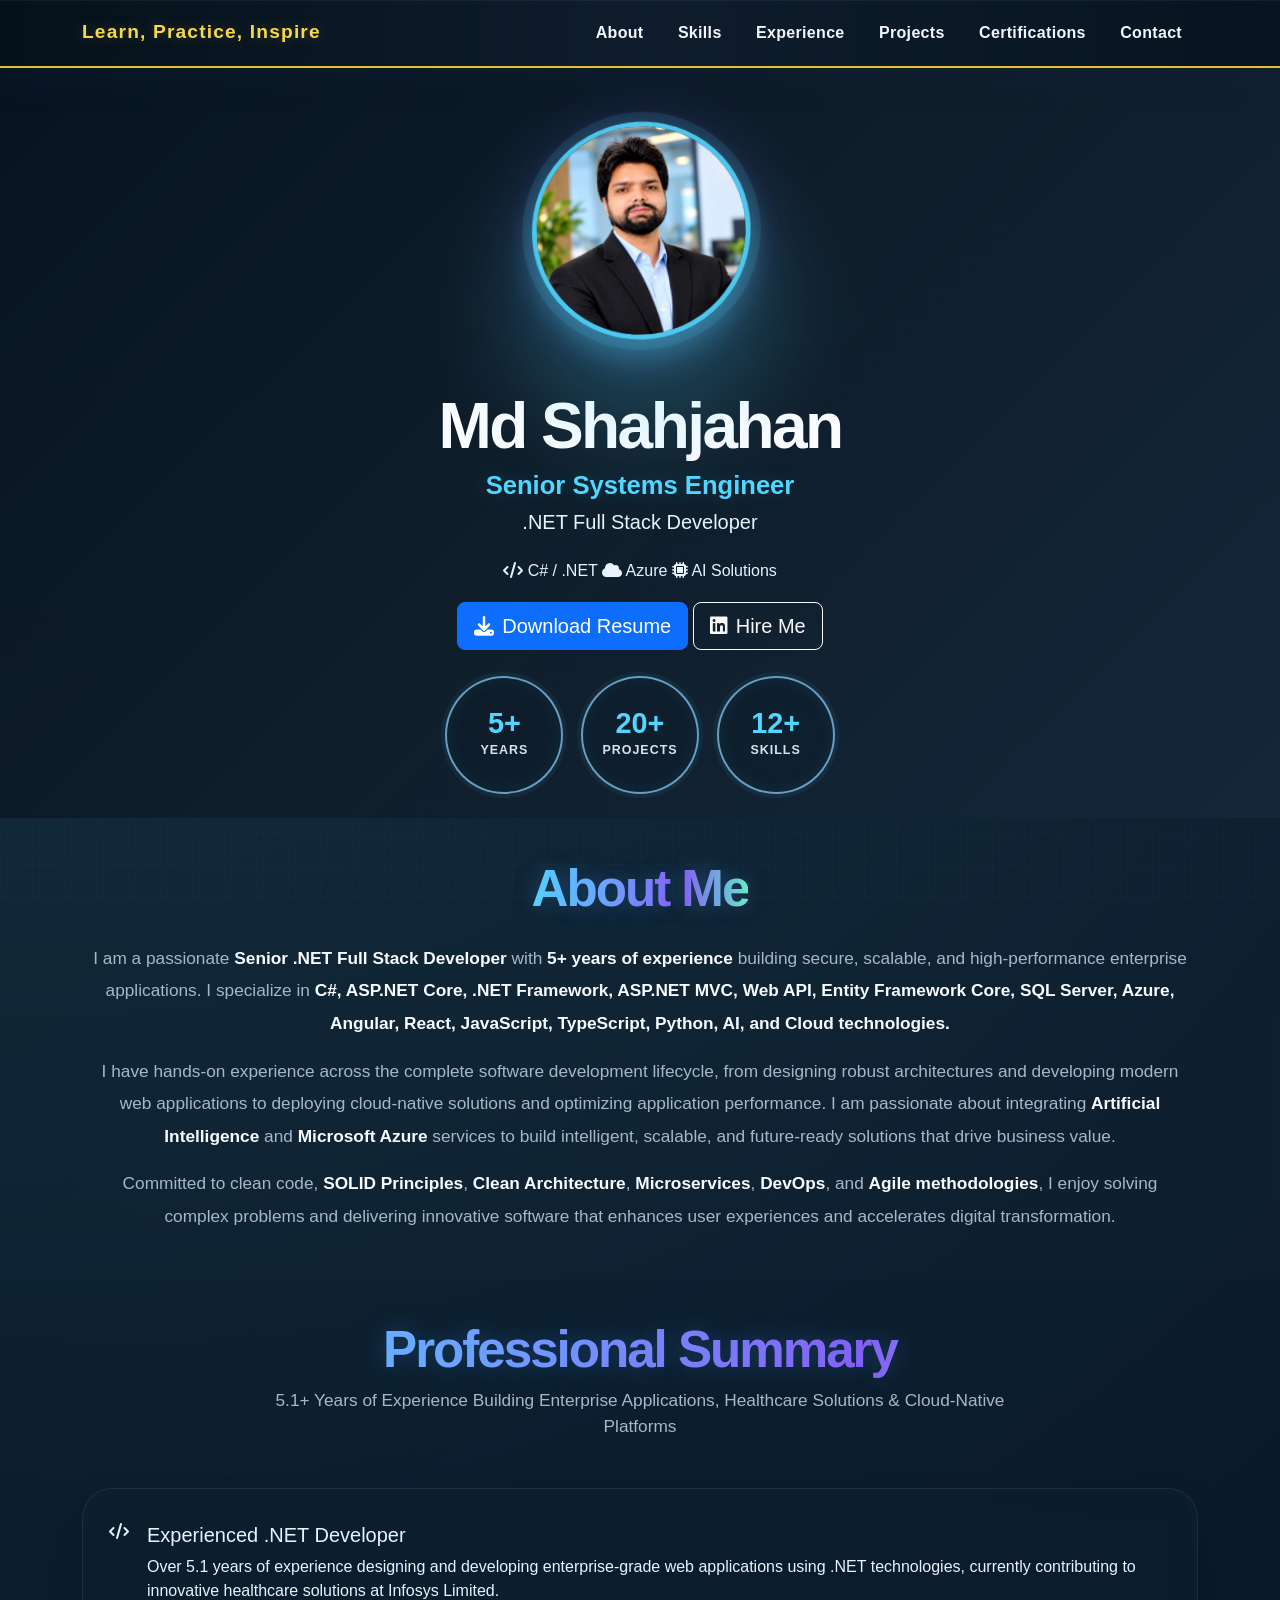
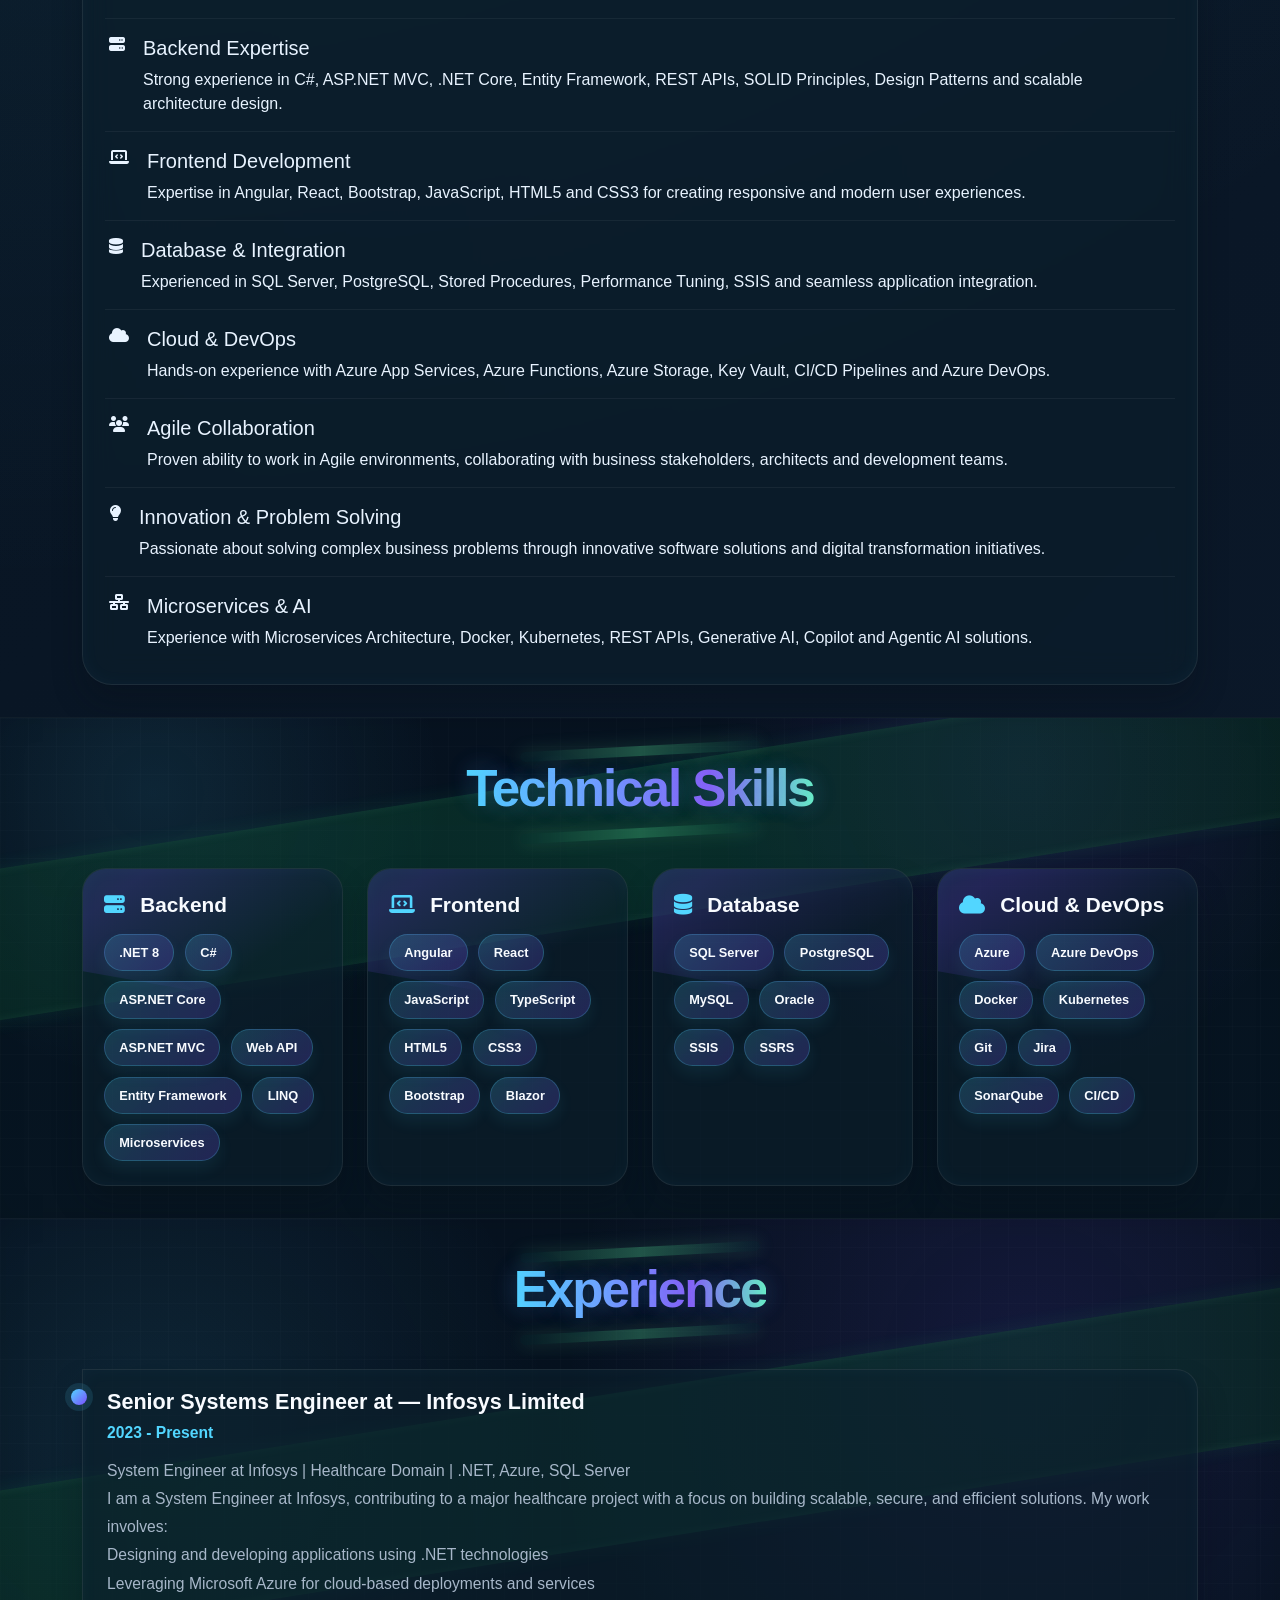
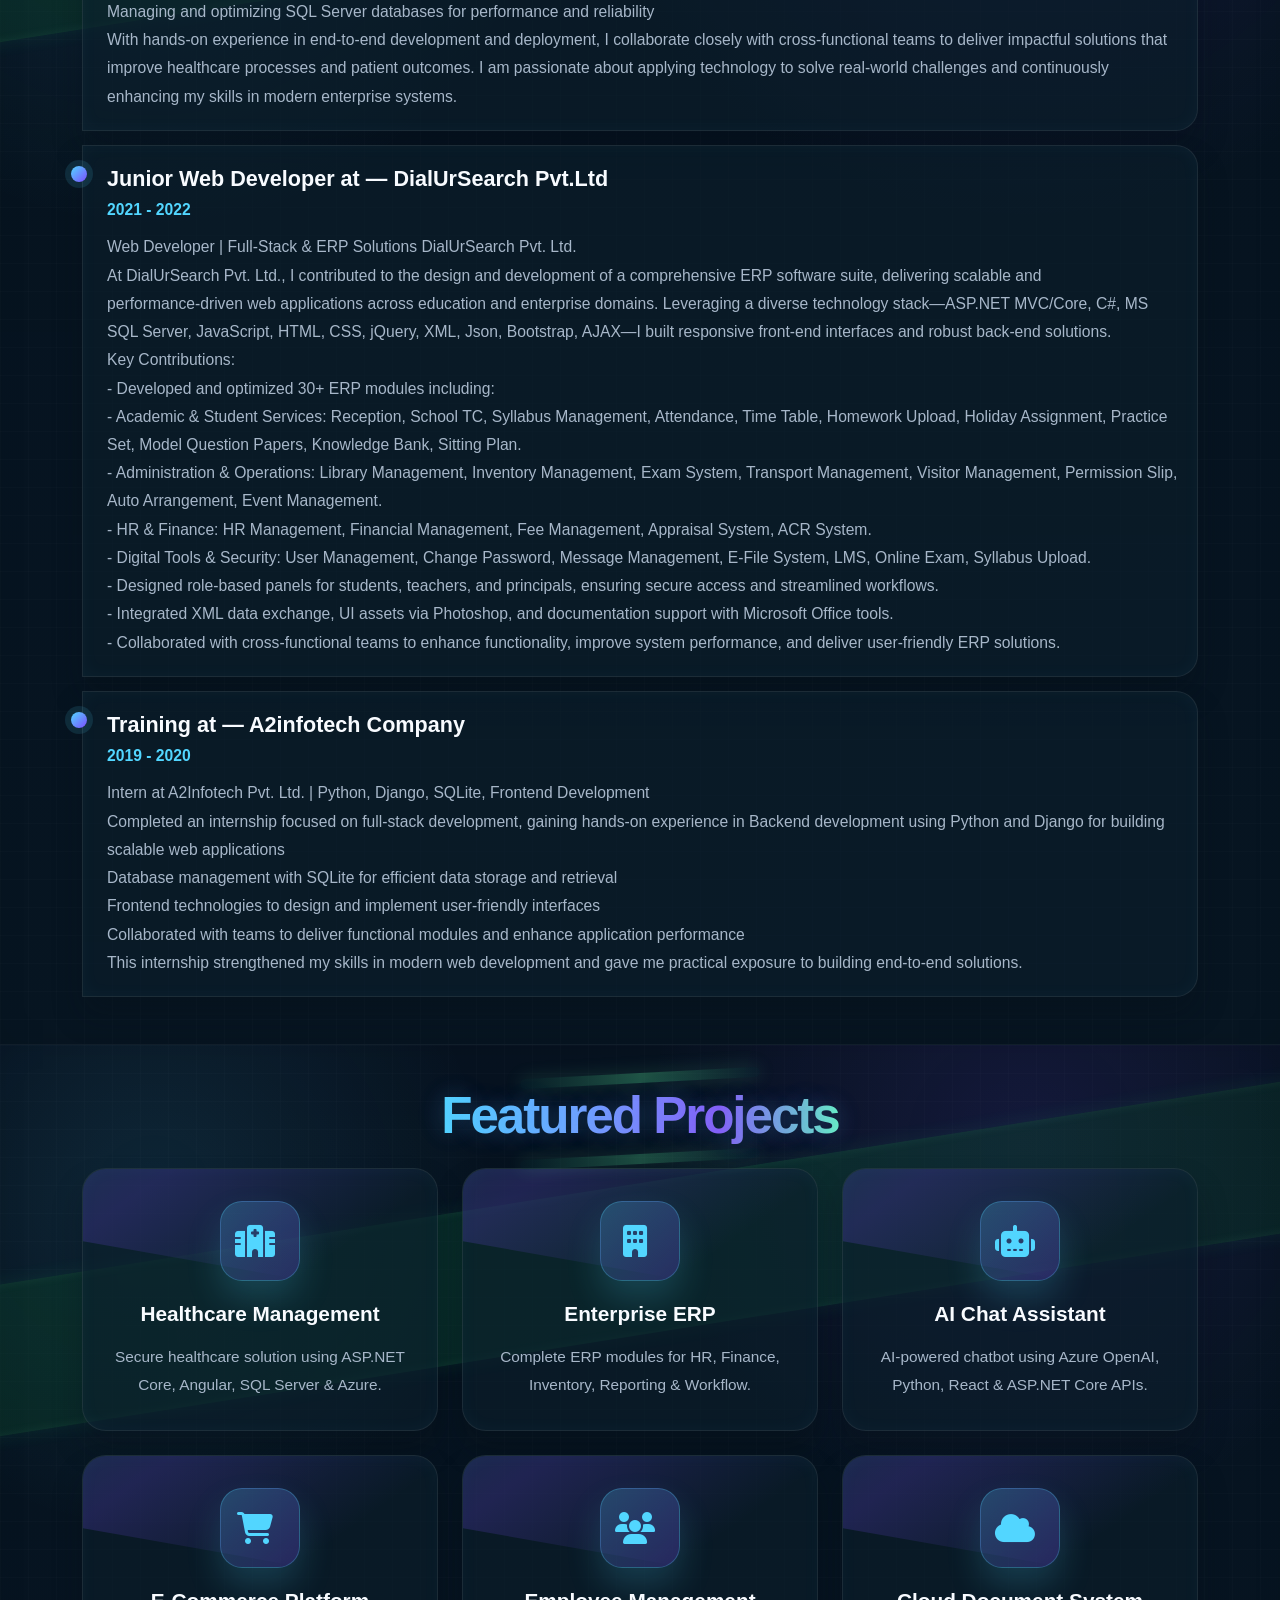
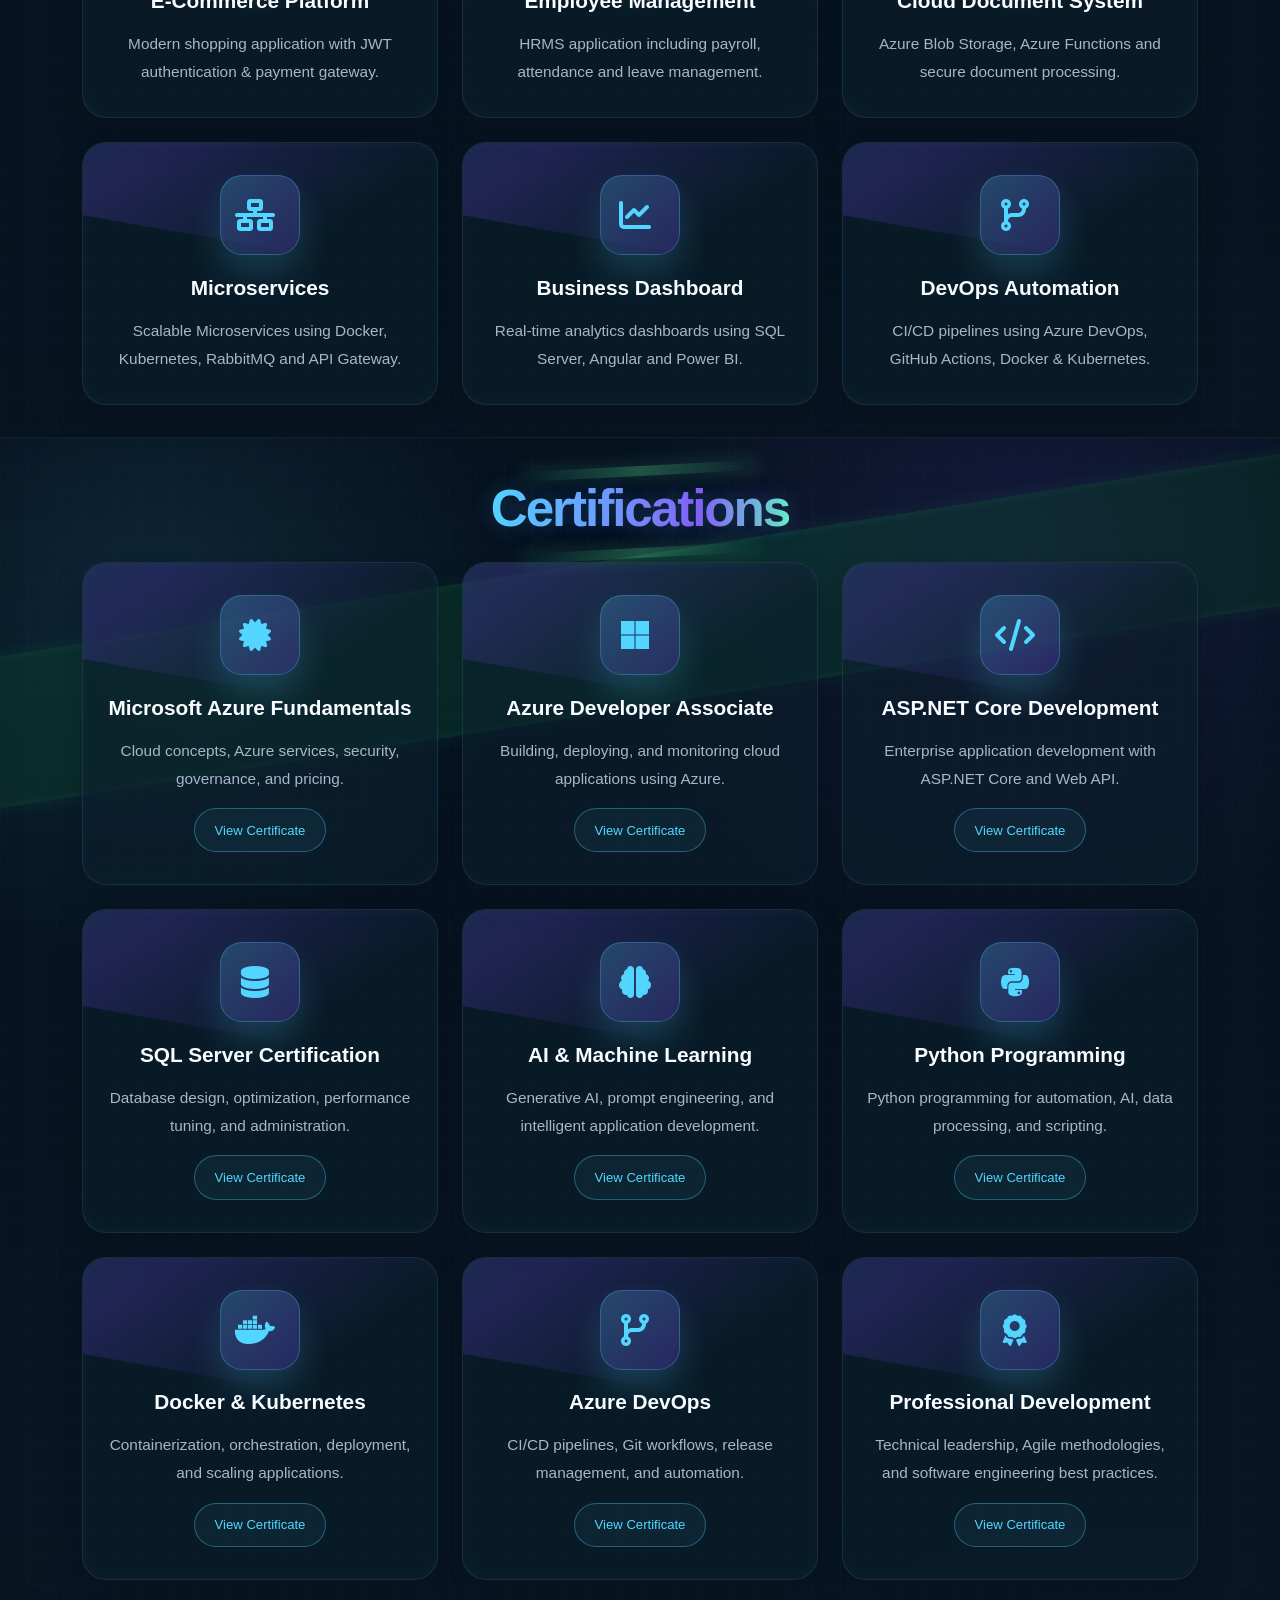
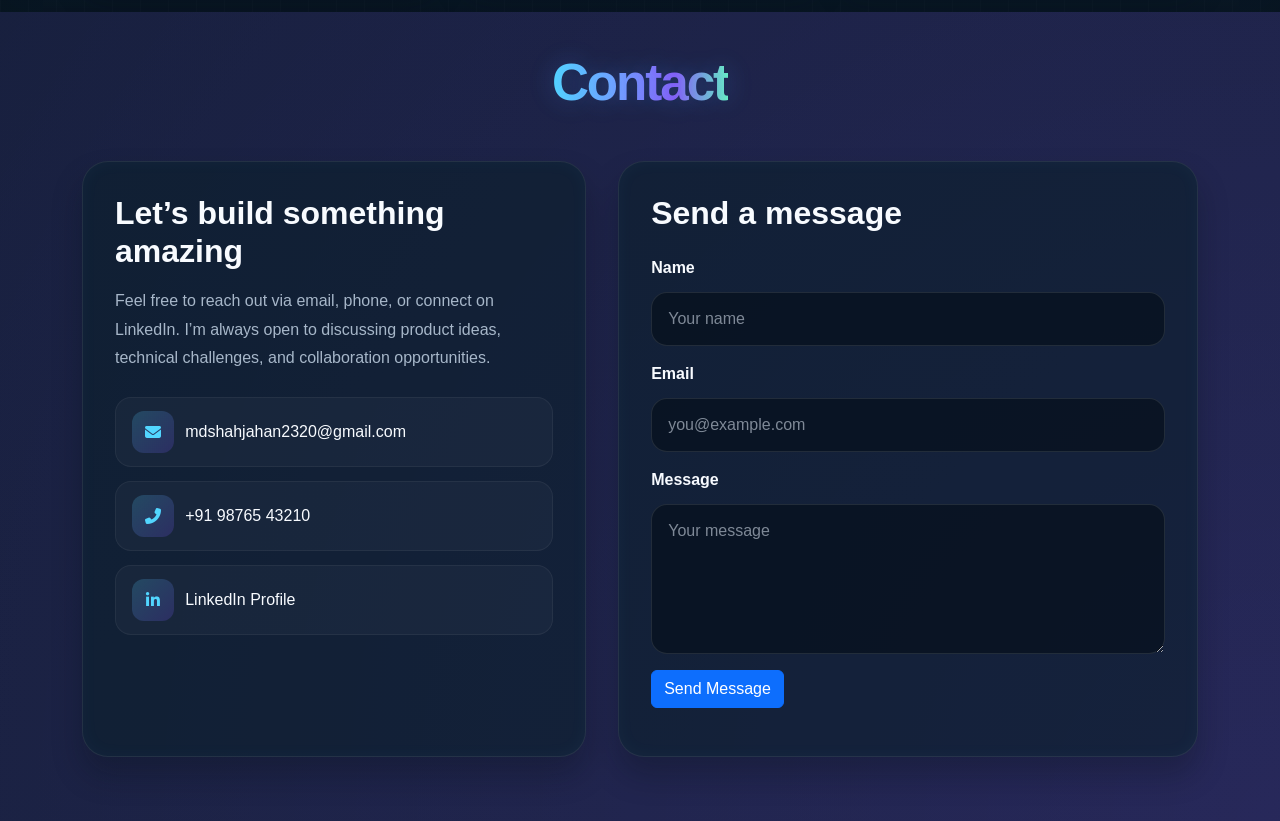
==== index.html @ 82b33dca "Fix formatting issues in index.html" ====
<!DOCTYPE html>
<html lang="en">
<head>
    <meta charset="UTF-8">
    <meta name="viewport" content="width=device-width, initial-scale=1">
    <title>Md Shahjahan | Senior Systems Engineer</title>
    <link href="https://cdn.jsdelivr.net/npm/bootstrap@5.3.3/dist/css/bootstrap.min.css" rel="stylesheet">
    <link rel="stylesheet" href="https://cdnjs.cloudflare.com/ajax/libs/font-awesome/6.5.2/css/all.min.css">
    <link rel="stylesheet" href="css/style.css">
    <link rel="stylesheet" href="https://cdnjs.cloudflare.com/ajax/libs/font-awesome/6.7.2/css/all.min.css">
</head>
<body>

    <!-- Navbar -->
    <nav class="navbar navbar-expand-lg navbar-dark fixed-top">
        <div class="container">
            <a class="navbar-brand fw-bold" href="#">Learn, Practice, Inspire</a>
            <button class="navbar-toggler"
                    data-bs-toggle="collapse"
                    data-bs-target="#menu">
                <span class="navbar-toggler-icon"></span>
            </button>

            <div class="collapse navbar-collapse" id="menu">
                <ul class="navbar-nav ms-auto">
                    <li class="nav-item">
                        <a class="nav-link" href="#about">About</a>
                    </li>
                    <li class="nav-item">
                        <a class="nav-link" href="#skills">Skills</a>
                    </li>
                    <li class="nav-item">
                        <a class="nav-link" href="#experience">Experience</a>
                    </li>
                    <li class="nav-item">
                        <a class="nav-link" href="#projects">Projects</a>
                    </li>
                    <li class="certifications">
                        <a class="nav-link" href="#certifications">Certifications</a>
                    </li>
                    <li class="nav-item">
                        <a class="nav-link" href="#contact">Contact</a>
                    </li>
                </ul>
            </div>
        </div>
    </nav>

    <!-- Hero Section -->
    <section class="hero">
        <div class="container text-center">
            <div class="profile-stage" aria-label="Profile image container">
                <div class="profile-shadow"></div>
                <img src="images/profile-placeholder.jpg"
                     class="profile-img"
                     alt="Md Shahjahan">
            </div>
            <h1 class="display-4 fw-bold mt-4">
                Md Shahjahan
            </h1>
            <h3 class="typing">
                Senior Systems Engineer
            </h3>
            <p class="lead">
                .NET Full Stack Developer
            </p>

            <div class="hero-badges">
                <span><i class="fas fa-code"></i> C# / .NET</span>
                <span><i class="fas fa-cloud"></i> Azure</span>
                <span><i class="fas fa-microchip"></i> AI Solutions</span>
            </div>

            <div class="hero-actions">
                <a href="resume/MdShahjahan_Resume.pdf" class="btn btn-primary btn-lg">
                    <i class="fas fa-download me-2"></i>Download Resume
                </a>
                <a href="https://www.linkedin.com" class="btn btn-outline-light btn-lg" target="_blank" rel="noreferrer">
                    <i class="fab fa-linkedin me-2"></i>Hire Me
                </a>
            </div>

            <div class="hero-stats">
                <div class="stat-box">
                    <strong>5+</strong>
                    <span>Years</span>
                </div>
                <div class="stat-box">
                    <strong>20+</strong>
                    <span>Projects</span>
                </div>
                <div class="stat-box">
                    <strong>12+</strong>
                    <span>Skills</span>
                </div>
            </div>
        </div>
    </section>

<!-- ================= About ================= -->

<section id="about" class="section about-section">
    <div class="container">
        <div class="about-content text-center">
            <h2 class="section-title text-center">
                <span>About Me</span>
            </h2>
            <p>
                I am a passionate <strong>Senior .NET Full Stack Developer</strong> with
                <strong>5+ years of experience</strong> building secure, scalable, and
                high-performance enterprise applications. I specialize in
                <strong>C#, ASP.NET Core, .NET Framework, ASP.NET MVC, Web API,
                Entity Framework Core, SQL Server, Azure, Angular, React,
                JavaScript, TypeScript, Python, AI, and Cloud technologies.</strong>
            </p>

            <p>
                I have hands-on experience across the complete software development
                lifecycle, from designing robust architectures and developing modern
                web applications to deploying cloud-native solutions and optimizing
                application performance. I am passionate about integrating
                <strong>Artificial Intelligence</strong> and
                <strong>Microsoft Azure</strong> services to build intelligent,
                scalable, and future-ready solutions that drive business value.
            </p>

            <p>
                Committed to clean code, <strong>SOLID Principles</strong>,
                <strong>Clean Architecture</strong>, <strong>Microservices</strong>,
                <strong>DevOps</strong>, and <strong>Agile methodologies</strong>,
                I enjoy solving complex problems and delivering innovative software
                that enhances user experiences and accelerates digital transformation.
            </p>
        </div>
    </div>
</section>

<!-- Professional Summary -->
<section id="summary" class="section">
    <div class="container">
        <div class="section-title text-center mb-5">
            <h2>Professional Summary</h2>
            <p class="subtitle">
                5.1+ Years of Experience Building Enterprise Applications,
                Healthcare Solutions & Cloud-Native Platforms
            </p>
        </div>
        <div class="summary-card">
            <div class="summary-item">
                <i class="fas fa-code"></i>
                <div>
                    <h5>Experienced .NET Developer</h5>
                    <p>
                        Over 5.1 years of experience designing and developing
                        enterprise-grade web applications using .NET technologies,
                        currently contributing to innovative healthcare solutions
                        at Infosys Limited.
                    </p>
                </div>
            </div>

            <div class="summary-item">
                <i class="fas fa-server"></i>
                <div>
                    <h5>Backend Expertise</h5>
                    <p>
                        Strong experience in C#, ASP.NET MVC, .NET Core,
                        Entity Framework, REST APIs, SOLID Principles,
                        Design Patterns and scalable architecture design.
                    </p>
                </div>
            </div>

            <div class="summary-item">
                <i class="fas fa-laptop-code"></i>
                <div>
                    <h5>Frontend Development</h5>
                    <p>
                        Expertise in Angular, React, Bootstrap,
                        JavaScript, HTML5 and CSS3 for creating
                        responsive and modern user experiences.
                    </p>
                </div>
            </div>

            <div class="summary-item">
                <i class="fas fa-database"></i>
                <div>
                    <h5>Database & Integration</h5>
                    <p>
                        Experienced in SQL Server, PostgreSQL,
                        Stored Procedures, Performance Tuning,
                        SSIS and seamless application integration.
                    </p>
                </div>
            </div>

            <div class="summary-item">
                <i class="fas fa-cloud"></i>
                <div>
                    <h5>Cloud & DevOps</h5>
                    <p>
                        Hands-on experience with Azure App Services,
                        Azure Functions, Azure Storage, Key Vault,
                        CI/CD Pipelines and Azure DevOps.
                    </p>
                </div>
            </div>

            <div class="summary-item">
                <i class="fas fa-users"></i>
                <div>
                    <h5>Agile Collaboration</h5>
                    <p>
                        Proven ability to work in Agile environments,
                        collaborating with business stakeholders,
                        architects and development teams.
                    </p>
                </div>
            </div>

            <div class="summary-item">
                <i class="fas fa-lightbulb"></i>
                <div>
                    <h5>Innovation & Problem Solving</h5>
                    <p>
                        Passionate about solving complex business problems
                        through innovative software solutions and digital
                        transformation initiatives.
                    </p>
                </div>
            </div>

            <div class="summary-item">
                <i class="fas fa-network-wired"></i>
                <div>
                    <h5>Microservices & AI</h5>
                    <p>
                        Experience with Microservices Architecture,
                        Docker, Kubernetes, REST APIs,
                        Generative AI, Copilot and Agentic AI solutions.
                    </p>
                </div>
            </div>
        </div>

    </div>
    </section>

   <!-- Skills -->
<section id="skills" class="section">
    <div class="container">

        <h2 class="section-title text-center mb-5">
            <span>Technical Skills</span>
        </h2>

        <div class="row g-4">

            <!-- Backend -->
            <div class="col-lg-3 col-md-6">
                <div class="skill-card">
                    <h4><i class="fas fa-server"></i> Backend</h4>

                    <div class="skill-tags">
                        <span>.NET 8</span>
                        <span>C#</span>
                        <span>ASP.NET Core</span>
                        <span>ASP.NET MVC</span>
                        <span>Web API</span>
                        <span>Entity Framework</span>
                        <span>LINQ</span>
                        <span>Microservices</span>
                    </div>
                </div>
            </div>

            <!-- Frontend -->
            <div class="col-lg-3 col-md-6">
                <div class="skill-card">

                    <h4><i class="fas fa-laptop-code"></i> Frontend</h4>

                    <div class="skill-tags">
                        <span>Angular</span>
                        <span>React</span>
                        <span>JavaScript</span>
                        <span>TypeScript</span>
                        <span>HTML5</span>
                        <span>CSS3</span>
                        <span>Bootstrap</span>
                        <span>Blazor</span>
                    </div>

                </div>
            </div>

            <!-- Database -->
            <div class="col-lg-3 col-md-6">
                <div class="skill-card">

                    <h4><i class="fas fa-database"></i> Database</h4>

                    <div class="skill-tags">
                        <span>SQL Server</span>
                        <span>PostgreSQL</span>
                        <span>MySQL</span>
                        <span>Oracle</span>
                        <span>SSIS</span>
                        <span>SSRS</span>
                    </div>

                </div>
            </div>

            <!-- Cloud -->
            <div class="col-lg-3 col-md-6">
                <div class="skill-card">

                    <h4><i class="fas fa-cloud"></i> Cloud & DevOps</h4>

                    <div class="skill-tags">
                        <span>Azure</span>
                        <span>Azure DevOps</span>
                        <span>Docker</span>
                        <span>Kubernetes</span>
                        <span>Git</span>
                        <span>Jira</span>
                        <span>SonarQube</span>
                        <span>CI/CD</span>
                    </div>
                </div>
            </div>
        </div>
    </div>
</section>
    
    <!-- Experience -->
    <section id="experience" class="section">
        <div class="container">
            <h2 class="section-title text-center mb-5">
                <span>Experience</span>
            </h2>

            <div class="timeline-item">
                <h5>Senior Systems Engineer at — Infosys Limited</h5>
                <p class="text-muted">2023 - Present</p>
                <p>System Engineer at Infosys | Healthcare Domain | .NET, Azure, SQL Server</br>
I am a System Engineer at Infosys, contributing to a major healthcare project with a focus on building scalable, secure, and efficient solutions. My work involves:</br>
Designing and developing applications using .NET technologies</br>
Leveraging Microsoft Azure for cloud-based deployments and services</br>
Managing and optimizing SQL Server databases for performance and reliability</br>
With hands-on experience in end-to-end development and deployment, I collaborate closely with cross-functional teams to deliver impactful solutions that improve healthcare processes and patient outcomes. I am passionate about applying technology to solve real-world challenges and continuously enhancing my skills in modern enterprise systems.</p>
            </div>

            <div class="timeline-item">
                <h5>Junior Web Developer at — DialUrSearch Pvt.Ltd</h5>
                <p class="text-muted">2021 - 2022</p>
                <p>Web Developer | Full‑Stack & ERP Solutions DialUrSearch Pvt. Ltd.</br>
At DialUrSearch Pvt. Ltd., I contributed to the design and development of a comprehensive ERP software suite, delivering scalable and performance‑driven web applications across education and enterprise domains. Leveraging a diverse technology stack—ASP.NET MVC/Core, C#, MS SQL Server, JavaScript, HTML, CSS, jQuery, XML, Json, Bootstrap, AJAX—I built responsive front‑end interfaces and robust back‑end solutions.</br>
Key Contributions:</br>
- Developed and optimized 30+ ERP modules including:</br>
- Academic & Student Services: Reception, School TC, Syllabus Management, Attendance, Time Table, Homework Upload, Holiday Assignment, Practice Set, Model Question Papers, Knowledge Bank, Sitting Plan.</br>
- Administration & Operations: Library Management, Inventory Management, Exam System, Transport Management, Visitor Management, Permission Slip, Auto Arrangement, Event Management.</br>
- HR & Finance: HR Management, Financial Management, Fee Management, Appraisal System, ACR System.</br>
- Digital Tools & Security: User Management, Change Password, Message Management, E‑File System, LMS, Online Exam, Syllabus Upload.</br>
- Designed role‑based panels for students, teachers, and principals, ensuring secure access and streamlined workflows.</br>
- Integrated XML data exchange, UI assets via Photoshop, and documentation support with Microsoft Office tools.</br>
- Collaborated with cross‑functional teams to enhance functionality, improve system performance, and deliver user‑friendly ERP solutions.</p>
            </div>

                        <div class="timeline-item">
                <h5>Training at — A2infotech Company</h5>
                <p class="text-muted">2019 - 2020</p>
                <p>Intern at A2Infotech Pvt. Ltd. | Python, Django, SQLite, Frontend Development </br>
Completed an internship focused on full‑stack development, gaining hands‑on experience in
Backend development using Python and Django for building scalable web applications</br>
Database management with SQLite for efficient data storage and retrieval</br>
Frontend technologies to design and implement user‑friendly interfaces</br>
Collaborated with teams to deliver functional modules and enhance application performance</br>
This internship strengthened my skills in modern web development and gave me practical exposure to building end‑to‑end solutions.</p>
            </div>
            
        </div>
    </section>
<!-- ================= Projects ================= -->
<section id="projects" class="section projects-section">

    <div class="container">

        <h2 class="section-title text-center">
            <span>Featured Projects</span>
        </h2>

        <div class="row g-4">

            <div class="col-lg-4 col-md-6">
                <div class="project-card">
                    <div class="project-icon">
                        <i class="fas fa-hospital"></i>
                    </div>
                    <h4>Healthcare Management</h4>
                    <p>Secure healthcare solution using ASP.NET Core, Angular, SQL Server & Azure.</p>
                </div>
            </div>

            <div class="col-lg-4 col-md-6">
                <div class="project-card">
                    <div class="project-icon">
                        <i class="fas fa-building"></i>
                    </div>
                    <h4>Enterprise ERP</h4>
                    <p>Complete ERP modules for HR, Finance, Inventory, Reporting & Workflow.</p>
                </div>
            </div>

            <div class="col-lg-4 col-md-6">
                <div class="project-card">
                    <div class="project-icon">
                        <i class="fas fa-robot"></i>
                    </div>
                    <h4>AI Chat Assistant</h4>
                    <p>AI-powered chatbot using Azure OpenAI, Python, React & ASP.NET Core APIs.</p>
                </div>
            </div>

            <div class="col-lg-4 col-md-6">
                <div class="project-card">
                    <div class="project-icon">
                        <i class="fas fa-cart-shopping"></i>
                    </div>
                    <h4>E-Commerce Platform</h4>
                    <p>Modern shopping application with JWT authentication & payment gateway.</p>
                </div>
            </div>

            <div class="col-lg-4 col-md-6">
                <div class="project-card">
                    <div class="project-icon">
                        <i class="fas fa-users"></i>
                    </div>
                    <h4>Employee Management</h4>
                    <p>HRMS application including payroll, attendance and leave management.</p>
                </div>
            </div>

            <div class="col-lg-4 col-md-6">
                <div class="project-card">
                    <div class="project-icon">
                        <i class="fas fa-cloud"></i>
                    </div>
                    <h4>Cloud Document System</h4>
                    <p>Azure Blob Storage, Azure Functions and secure document processing.</p>
                </div>
            </div>

            <div class="col-lg-4 col-md-6">
                <div class="project-card">
                    <div class="project-icon">
                        <i class="fas fa-network-wired"></i>
                    </div>
                    <h4>Microservices</h4>
                    <p>Scalable Microservices using Docker, Kubernetes, RabbitMQ and API Gateway.</p>
                </div>
            </div>

            <div class="col-lg-4 col-md-6">
                <div class="project-card">
                    <div class="project-icon">
                        <i class="fas fa-chart-line"></i>
                    </div>
                    <h4>Business Dashboard</h4>
                    <p>Real-time analytics dashboards using SQL Server, Angular and Power BI.</p>
                </div>
            </div>

            <div class="col-lg-4 col-md-6">
                <div class="project-card">
                    <div class="project-icon">
                        <i class="fas fa-code-branch"></i>
                    </div>
                    <h4>DevOps Automation</h4>
                    <p>CI/CD pipelines using Azure DevOps, GitHub Actions, Docker & Kubernetes.</p>
                </div>
            </div>
        </div>
    </div>
</section>

<!-- ================= Certifications ================= -->
<section id="certifications" class="section certifications-section">
    <div class="container">
        <h2 class="section-title text-center">
            <span>Certifications</span>
        </h2>
        <div class="row g-4">
            <!-- Certificate 1 -->
            <div class="col-lg-4 col-md-6">
                <div class="certificate-card">
                    <div class="certificate-icon">
                        <i class="fas fa-certificate"></i>
                    </div>
                    <h4>Microsoft Azure Fundamentals</h4>
                    <p>Cloud concepts, Azure services, security, governance, and pricing.</p>
                    <a href="images/Demo-img1.pdf" class="btn btn-outline-info btn-sm mt-3">View Certificate</a>
                </div>
            </div>
            <!-- Certificate 2 -->
            <div class="col-lg-4 col-md-6">
                <div class="certificate-card">
                    <div class="certificate-icon">
                        <i class="fab fa-microsoft"></i>
                    </div>
                    <h4>Azure Developer Associate</h4>
                    <p>Building, deploying, and monitoring cloud applications using Azure.</p>
                    <a href="#" class="btn btn-outline-info btn-sm mt-3">View Certificate</a>
                </div>
            </div>

            <!-- Certificate 3 -->
            <div class="col-lg-4 col-md-6">
                <div class="certificate-card">
                    <div class="certificate-icon">
                        <i class="fas fa-code"></i>
                    </div>
                    <h4>ASP.NET Core Development</h4>
                    <p>Enterprise application development with ASP.NET Core and Web API.</p>
                    <a href="#" class="btn btn-outline-info btn-sm mt-3">View Certificate</a>
                </div>
            </div>

            <!-- Certificate 4 -->
            <div class="col-lg-4 col-md-6">
                <div class="certificate-card">
                    <div class="certificate-icon">
                        <i class="fas fa-database"></i>
                    </div>
                    <h4>SQL Server Certification</h4>
                    <p>Database design, optimization, performance tuning, and administration.</p>
                    <a href="#" class="btn btn-outline-info btn-sm mt-3">View Certificate</a>
                </div>
            </div>

            <!-- Certificate 5 -->
            <div class="col-lg-4 col-md-6">
                <div class="certificate-card">
                    <div class="certificate-icon">
                        <i class="fas fa-brain"></i>
                    </div>
                    <h4>AI & Machine Learning</h4>
                    <p>Generative AI, prompt engineering, and intelligent application development.</p>
                    <a href="#" class="btn btn-outline-info btn-sm mt-3">View Certificate</a>
                </div>
            </div>

            <!-- Certificate 6 -->
            <div class="col-lg-4 col-md-6">
                <div class="certificate-card">
                    <div class="certificate-icon">
                        <i class="fab fa-python"></i>
                    </div>
                    <h4>Python Programming</h4>
                    <p>Python programming for automation, AI, data processing, and scripting.</p>
                    <a href="#" class="btn btn-outline-info btn-sm mt-3">View Certificate</a>
                </div>
            </div>

            <!-- Certificate 7 -->
            <div class="col-lg-4 col-md-6">
                <div class="certificate-card">
                    <div class="certificate-icon">
                        <i class="fab fa-docker"></i>
                    </div>
                    <h4>Docker & Kubernetes</h4>
                    <p>Containerization, orchestration, deployment, and scaling applications.</p>
                    <a href="#" class="btn btn-outline-info btn-sm mt-3">View Certificate</a>
                </div>
            </div>

            <!-- Certificate 8 -->
            <div class="col-lg-4 col-md-6">
                <div class="certificate-card">
                    <div class="certificate-icon">
                        <i class="fas fa-code-branch"></i>
                    </div>
                    <h4>Azure DevOps</h4>
                    <p>CI/CD pipelines, Git workflows, release management, and automation.</p>
                    <a href="#" class="btn btn-outline-info btn-sm mt-3">View Certificate</a>
                </div>
            </div>

            <!-- Certificate 9 -->
            <div class="col-lg-4 col-md-6">
                <div class="certificate-card">
                    <div class="certificate-icon">
                        <i class="fas fa-award"></i>
                    </div>
                    <h4>Professional Development</h4>
                    <p>Technical leadership, Agile methodologies, and software engineering best practices.</p>
                    <a href="#" class="btn btn-outline-info btn-sm mt-3">View Certificate</a>
                </div>
            </div>
        </div>
    </div>
</section>
    
    <!-- Contact -->
    <section id="contact" class="section">
        <div class="container">
            <h2 class="section-title text-center mb-5">
                <span>Contact</span>
            </h2>

            <div class="contact-wrap">
                <div class="contact-info">
                    <h3>Let’s build something amazing</h3>
                    <p>Feel free to reach out via email, phone, or connect on LinkedIn. I’m always open to discussing product ideas, technical challenges, and collaboration opportunities.</p>

                    <div class="contact-links">
                        <a href="mailto:mdshahjahan2320@gmail.com"><i class="fas fa-envelope"></i> mdshahjahan2320@gmail.com</a>
                        <a href="tel:+919876543210"><i class="fas fa-phone-alt"></i> +91 98765 43210</a>
                        <a href="https://www.linkedin.com" target="_blank" rel="noreferrer"><i class="fab fa-linkedin-in"></i> LinkedIn Profile</a>
                    </div>
                </div>

                <div class="contact-form-card">
                    <h3>Send a message</h3>
                    <div class="mt-4">
                        <form id="contact-form" action="https://formsubmit.co/mdshahjahan2320@gmail.com" method="POST">
                            <input type="text" name="_gotcha" style="display:none" tabindex="-1" autocomplete="off">
                            <input type="hidden" name="_next" value="thank-you.html">
                            <div class="mb-3">
                                <label for="name" class="form-label">Name</label>
                                <input type="text" id="name" name="name" class="form-control" placeholder="Your name" required>
                            </div>
                            <div class="mb-3">
                                <label for="email" class="form-label">Email</label>
                                <input type="email" id="email" name="email" class="form-control" placeholder="you@example.com" required>
                            </div>
                            <div class="mb-3">
                                <label for="message" class="form-label">Message</label>
                                <textarea id="message" name="message" class="form-control" rows="4" placeholder="Your message" required></textarea>
                            </div>
                            <button type="submit" class="btn btn-primary">Send Message</button>
                            <div id="form-alert" class="mt-3" aria-live="polite"></div>
                        </form>
                    </div>
                </div>
            </div>
        </div>
    </section>
    
    <script src="js/script.js"></script>
    <script src="https://cdn.jsdelivr.net/npm/bootstrap@5.3.3/dist/js/bootstrap.bundle.min.js"></script>
</body>
</html>
---- css/style.css ----
/* ==========================
   Global Theme
========================== */

:root {
    --bg-dark: #06131f;
    --bg-deep: #0b1829;
    --bg-mid: #121f31;
    --panel: rgba(18, 31, 49, 0.82);
    --panel-soft: rgba(255, 255, 255, 0.05);
    --panel-strong: rgba(10, 18, 28, 0.92);
    --line: rgba(148, 163, 184, 0.2);
    --primary: #52d6ff;
    --secondary: #7c4dff;
    --mint: #69f0c3;
    --orange: #ffb86c;
    --red: #ff6584;
    --white: #f8fbff;
    --text: #e8f3ff;
    --muted: #a7b7c9;
    --shadow: rgba(27, 120, 255, 0.28);
    --shadow-soft: rgba(0, 0, 0, 0.25);
}

* {
    box-sizing: border-box;
}

html {
    scroll-behavior: smooth;
}

body {
    margin: 0;
    background:
        radial-gradient(circle at top left, rgba(82, 214, 255, 0.15), transparent 30%),
        radial-gradient(circle at bottom right, rgba(124, 77, 255, 0.2), transparent 35%),
        linear-gradient(135deg, var(--bg-dark) 0%, var(--bg-deep) 45%, var(--bg-mid) 100%);
    color: var(--text);
    font-family: 'Segoe UI', 'Inter', sans-serif;
    overflow-x: hidden;
}

body::before {
    content: "";
    position: fixed;
    inset: 0;
    background-image:
        linear-gradient(rgba(255,255,255,0.015) 1px, transparent 1px),
        linear-gradient(90deg, rgba(255,255,255,0.015) 1px, transparent 1px);
    background-size: 32px 32px;
    pointer-events: none;
}

img {
    max-width: 100%;
    display: block;
}

p {
    margin: 0;
}

section {
    position: relative;
    z-index: 1;
}

.container {
    position: relative;
    z-index: 2;
}

/* ==========================
   Navbar
========================== */

.navbar {
    padding: 0.55rem 0;
    background: linear-gradient(90deg, rgba(5, 17, 27, 0.98), rgba(16, 29, 44, 0.97), rgba(7, 20, 31, 0.98));
    backdrop-filter: blur(18px);
    -webkit-backdrop-filter: blur(18px);
    border-bottom: 2px solid rgba(255, 209, 57, 0.9);
    box-shadow: 0 10px 30px rgba(13, 34, 48, 0.45), inset 0 1px 0 rgba(255,255,255,0.05);
}

.navbar-brand {
    color: #f7d84c !important;
    letter-spacing: 0.06em;
    font-size: 1.2rem;
    font-weight: 800;
    text-transform: none;
    text-shadow: 0 0 14px rgba(247, 216, 76, 0.25);
}

.navbar-nav {
    align-items: center;
    gap: 0.15rem;
    margin: 0;
}

.nav-item,
.certifications {
    position: relative;
}

.nav-link {
    position: relative;
    color: #f3f7ff !important;
    padding: 0.75rem 1rem !important;
    font-size: 1rem;
    font-weight: 700;
    letter-spacing: 0.02em;
    transition: 0.3s ease;
}

.nav-link::after {
    content: "";
    position: absolute;
    left: 1rem;
    right: 1rem;
    bottom: 0.2rem;
    height: 2px;
    background: linear-gradient(90deg, #f7d84c, #7de7ff);
    transform: scaleX(0);
    transform-origin: center;
    transition: transform 0.25s ease;
}

.nav-link:hover,
.nav-link:focus,
.nav-link.active {
    color: #f7d84c !important;
}

.nav-link:hover::after,
.nav-link:focus::after,
.nav-link.active::after {
    transform: scaleX(1);
}

.navbar-toggler {
    border: 1px solid rgba(247,216,76,0.5);
    border-radius: 12px;
    padding: 0.45rem 0.65rem;
    background: rgba(255,255,255,0.02);
}

.navbar-toggler:focus {
    box-shadow: 0 0 0 0.2rem rgba(247, 216, 76, 0.18);
}

/* ==========================
   Hero Section
========================== */

.hero {
    position: relative;
    min-height: 88vh;
    display: flex;
    align-items: center;
    justify-content: center;
    padding: 5.4rem 0 1.5rem;
    overflow: hidden;
    background: linear-gradient(135deg, rgba(7, 17, 31, 0.96) 0%, rgba(16, 29, 42, 0.95) 48%, rgba(20, 40, 58, 0.96) 100%);
}

.hero .container {
    text-align: center;
    display: flex;
    flex-direction: column;
    align-items: center;
    justify-content: center;
    width: 100%;
    margin-top: 0.8rem;
}

.profile-stage {
    position: relative;
    display: inline-flex;
    align-items: center;
    justify-content: center;
    width: 260px;
    height: 260px;
    margin: 0 auto 0.5rem;
    perspective: 1000px;
    transform: rotate(-2deg);
}

.profile-shadow {
    position: absolute;
    width: 210px;
    height: 210px;
    border-radius: 50%;
    background: rgba(82, 214, 255, 0.26);
    filter: blur(32px);
    transform: translateY(70px) scale(1.3);
    opacity: 0.7;
}

.profile-img {
    position: relative;
    z-index: 1;
    display: block;
    width: 220px;
    height: 220px;
    border-radius: 50%;
    object-fit: cover;
    border: 5px solid rgba(82, 214, 255, 0.9);
    box-shadow:
        0 0 0 10px rgba(82, 214, 255, 0.12),
        0 18px 30px rgba(82, 214, 255, 0.35),
        0 0 60px rgba(124, 77, 255, 0.18);
    transform: rotateX(8deg) rotateY(-6deg);
    transition: transform 0.45s ease, box-shadow 0.45s ease;
}

.profile-stage:hover .profile-img {
    transform: rotateX(10deg) rotateY(-4deg) translateY(-4px) scale(1.02);
}

.hero h1 {
    margin-top: 0.8rem;
    margin-bottom: 0.35rem;
    font-size: clamp(2.6rem, 5vw, 5rem);
    line-height: 1.1;
    font-weight: 800;
    letter-spacing: -0.04em;
    color: var(--white);
}

.typing {
    margin: 0.15rem 0 0.4rem;
    font-size: clamp(1.3rem, 2vw, 2.25rem);
    font-weight: 700;
    color: var(--primary);
    text-shadow: 0 0 22px rgba(82, 214, 255, 0.2);
}

.hero .lead {
    margin: 0 auto 0.2rem;
}

.hero-badges {
    margin-top: 1.2rem;
}

.hero-actions {
    margin-top: 1.2rem;
}

.hero-stats {
    display: flex;
    justify-content: center;
    align-items: center;
    gap: 1.1rem;
    margin-top: 1.6rem;
    flex-wrap: nowrap;
}

.stat-box {
    min-width: 118px;
    min-height: 118px;
    padding: 0.8rem 0.9rem;
    border-radius: 50%;
    border: 2px solid rgba(142, 212, 255, 0.7);
    background: rgba(8, 22, 34, 0.18);
    box-shadow: 0 0 0 4px rgba(82,214,255,0.06), inset 0 0 18px rgba(82,214,255,0.08);
    display: flex;
    flex-direction: column;
    align-items: center;
    justify-content: center;
    text-align: center;
    color: var(--white);
    transition: transform 0.25s ease, box-shadow 0.25s ease;
}

.stat-box:hover {
    transform: translateY(-4px);
    box-shadow: 0 0 0 4px rgba(82,214,255,0.12), 0 18px 30px rgba(82,214,255,0.12);
}

.stat-box strong {
    display: block;
    font-size: 1.8rem;
    line-height: 1;
    font-weight: 800;
    color: var(--primary);
}

.stat-box span {
    display: block;
    margin-top: 0.2rem;
    font-size: 0.78rem;
    letter-spacing: 0.08em;
    text-transform: uppercase;
    color: rgba(240, 248, 255, 0.9);
    font-weight: 700;
}

@media (max-width: 575px) {
    .hero-actions {
        flex-direction: column;
    }

    .hero-actions .btn {
        width: 100%;
    }

    .summary-card,
    .contact-info,
    .contact-form-card {
        padding: 1.2rem;
    }

    .section-title h2,
    .section-title span {
        font-size: 2.1rem;
    }
}

/* ==========================
   Common Section Styles
========================== */

.section {
    padding: 2.5rem 0 2rem;
}

.section-title {
    margin-bottom: 1.4rem;
    text-align: center;
}

.section-title h2,
.section-title span {
    margin: 0;
    font-size: clamp(2rem, 4vw, 3.2rem);
    font-weight: 800;
    letter-spacing: -0.04em;
    background: linear-gradient(90deg, var(--primary), #73a4ff 35%, #8b5cf6 70%, var(--mint));
    -webkit-background-clip: text;
    background-clip: text;
    color: transparent;
}

.subtitle {
    margin-top: 0.45rem;
    color: var(--muted);
    font-size: 1.08rem;
    max-width: 760px;
    margin-inline: auto;
}

/* ==========================
   About Section
========================== */

.about-section {
    background: rgba(255, 255, 255, 0.01);
}

.about-content {
    max-width: 1100px;
    margin: 0 auto;
}

.about-content p {
    color: var(--muted);
    font-size: 1.08rem;
    line-height: 1.9;
    margin-bottom: 0.9rem;
}

.about-content strong {
    color: var(--white);
}

/* ==========================
   Summary Cards
========================== */

.summary-card {
    background: rgba(255,255,255,0.04);
    border: 1px solid rgba(255,255,255,0.08);
    border-radius: 30px;
    padding: 1.25rem 1.4rem;
    box-shadow: 0 24px 60px rgba(0,0,0,0.15);
    backdrop-filter: blur(16px);
}

.summary-item {
    display: flex;
    gap: 1.1rem;
    align-items: flex-start;
    padding: 0.9rem 0.25rem;
    margin-bottom: 0.2rem;
    border-bottom: 1px solid rgba(255,255,255,0.05);
    transition: transform 0.3s ease, border-color 0.3s ease;
}

.summary-item:last-child {
    border-bottom: none;
    margin-bottom: 0;
}

/* ==========================
   Skills / Projects / Certifications Cards
========================== */

.skill-card,
.project-card,
.certificate-card {
    position: relative;
    height: 100%;
    background: rgba(255,255,255,0.04);
    border: 1px solid rgba(255,255,255,0.09);
    border-radius: 24px;
    padding: 1.5rem 1.3rem;
    text-align: left;
    box-shadow: 0 16px 32px rgba(0,0,0,0.12);
    transition: transform 0.35s ease, box-shadow 0.35s ease, border-color 0.35s ease;
    overflow: hidden;
}

.skill-card::before,
.project-card::before,
.certificate-card::before {
    content: "";
    position: absolute;
    inset: 0 auto auto -20%;
    width: 140%;
    height: 60%;
    background: linear-gradient(135deg, rgba(82,214,255,0.14), rgba(124,77,255,0.2), transparent 70%);
    transform: translateY(-35%) rotate(10deg);
    transition: transform 0.45s ease;
}

.skill-card:hover,
.project-card:hover,
.certificate-card:hover {
    transform: translateY(-12px);
    border-color: rgba(82,214,255,0.6);
    box-shadow: 0 25px 50px rgba(82,214,255,0.16), 0 12px 28px rgba(124, 77, 255, 0.12);
}

.skill-card:hover::before,
.project-card:hover::before,
.certificate-card:hover::before {
    transform: translateY(18%) rotate(10deg);
}

.skill-card > *,
.project-card > *,
.certificate-card > * {
    position: relative;
    z-index: 1;
}

.skill-card h4,
.project-card h4,
.certificate-card h4 {
    margin: 0 0 1rem;
    color: var(--white);
    font-size: 1.3rem;
    font-weight: 700;
}

.skill-card h4 i,
.project-icon i,
.certificate-icon i {
    color: var(--primary);
    margin-right: 0.6rem;
}

.skill-tags {
    display: flex;
    flex-wrap: wrap;
    gap: 0.65rem;
    margin-top: 1rem;
}

.skill-tags span {
    display: inline-flex;
    align-items: center;
    padding: 0.5rem 0.9rem;
    border-radius: 999px;
    background: linear-gradient(135deg, rgba(82,214,255,0.18), rgba(124,77,255,0.22));
    border: 1px solid rgba(82,214,255,0.22);
    color: var(--white);
    font-size: 0.8rem;
    font-weight: 700;
    box-shadow: 0 8px 16px rgba(82,214,255,0.08);
}

.project-card,
.certificate-card {
    text-align: center;
    padding: 2rem 1.5rem;
}

.project-icon,
.certificate-icon {
    width: 80px;
    height: 80px;
    display: flex;
    align-items: center;
    justify-content: center;
    margin: 0 auto 1.3rem;
    border-radius: 22px;
    background: linear-gradient(135deg, rgba(82,214,255,0.22), rgba(124,77,255,0.26));
    border: 1px solid rgba(82,214,255,0.26);
    font-size: 2rem;
    box-shadow: 0 18px 34px rgba(82,214,255,0.18);
}

.project-card p,
.certificate-card p {
    color: var(--muted);
    line-height: 1.8;
    font-size: 0.96rem;
}

.certificate-card .btn {
    margin-top: 1.2rem;
    padding: 0.7rem 1.2rem;
    font-size: 0.82rem;
    border-radius: 999px;
}

.btn-outline-info {
    background: rgba(82,214,255,0.06);
    border: 1px solid rgba(82,214,255,0.35);
    color: var(--primary);
}

.btn-outline-info:hover {
    background: var(--primary);
    border-color: var(--primary);
    color: #081720;
}

/* ==========================
   Experience Timeline
========================== */

.timeline-item {
    position: relative;
    padding: 1.2rem 1.2rem 1.2rem 1.5rem;
    margin-bottom: 0.9rem;
    border-left: 3px solid rgba(82,214,255,0.7);
    background: rgba(255,255,255,0.04);
    border-radius: 0 22px 22px 0;
    box-shadow: 0 12px 28px rgba(0,0,0,0.08);
    transition: transform 0.3s ease, box-shadow 0.3s ease;
}

.timeline-item::before {
    content: "";
    position: absolute;
    left: -0.72rem;
    top: 1.2rem;
    width: 1rem;
    height: 1rem;
    border-radius: 50%;
    background: linear-gradient(135deg, var(--primary), var(--secondary));
    box-shadow: 0 0 0 6px rgba(82,214,255,0.12);
}

.timeline-item h5 {
    margin: 0 0 0.25rem;
    font-size: 1.35rem;
    color: var(--white);
    font-weight: 700;
}

.timeline-item .text-muted {
    color: var(--primary) !important;
    font-weight: 600;
    margin-bottom: 0.6rem;
}

.timeline-item p {
    color: var(--muted);
    line-height: 1.8;
    font-size: 0.98rem;
}

/* ==========================
   Contact Section
========================== */

#contact {
    padding-bottom: 4rem;
}

.contact-wrap {
    display: grid;
    grid-template-columns: 1fr 1.15fr;
    gap: 2rem;
    align-items: stretch;
}

.contact-info,
.contact-form-card {
    background: rgba(255,255,255,0.04);
    border: 1px solid rgba(255,255,255,0.08);
    border-radius: 26px;
    padding: 2rem;
    box-shadow: 0 18px 40px rgba(0,0,0,0.12);
}

.contact-info h3,
.contact-form-card h3 {
    margin: 0 0 1rem;
    font-size: 2rem;
    color: var(--white);
    font-weight: 800;
}

.contact-info p {
    color: var(--muted);
    line-height: 1.8;
    margin-bottom: 1.5rem;
}

.contact-links {
    display: grid;
    gap: 0.9rem;
}

.contact-links a {
    display: inline-flex;
    align-items: center;
    gap: 0.7rem;
    color: var(--white);
    text-decoration: none;
    padding: 0.8rem 1rem;
    border-radius: 16px;
    background: rgba(255,255,255,0.03);
    border: 1px solid rgba(255,255,255,0.05);
    transition: transform 0.25s ease, border-color 0.25s ease;
}

.contact-links a:hover {
    transform: translateX(8px);
    border-color: rgba(82,214,255,0.5);
}

.contact-links i {
    width: 42px;
    height: 42px;
    display: flex;
    align-items: center;
    justify-content: center;
    border-radius: 12px;
    background: linear-gradient(135deg, rgba(82,214,255,0.2), rgba(124,77,255,0.2));
    color: var(--primary);
}

.form-label {
    color: var(--white);
    font-weight: 600;
    margin-bottom: 0.7rem;
}

.form-control {
    width: 100%;
    background: rgba(6, 17, 28, 0.7);
    border: 1px solid rgba(255,255,255,0.1);
    border-radius: 16px;
    color: var(--white);
    padding: 0.9rem 1rem;
    transition: border-color 0.25s ease, box-shadow 0.25s ease;
}

.form-control:focus {
    background: rgba(8, 20, 34, 0.82);
    border-color: rgba(82,214,255,0.7);
    box-shadow: 0 0 0 0.2rem rgba(82,214,255,0.18);
    color: var(--white);
}

.form-control::placeholder {
    color: rgba(224, 233, 245, 0.55);
}

textarea.form-control {
    min-height: 150px;
    resize: vertical;
}

#form-alert {
    margin-top: 1rem;
}

.alert {
    border-radius: 16px;
    padding: 0.9rem 1rem;
    font-weight: 500;
}

.alert-success {
    background: rgba(49,196,141,0.14);
    border: 1px solid rgba(105,240,195,0.32);
    color: #dffcf2;
}

.alert-danger {
    background: rgba(255,101,132,0.12);
    border: 1px solid rgba(255,101,132,0.25);
    color: #ffdfe7;
}

.alert-warning {
    background: rgba(255,184,108,0.12);
    border: 1px solid rgba(255,184,108,0.25);
    color: #ffeac7;
}

/* ==========================
   Section Background Enhancements
========================== */

#skills,
#experience,
#projects,
#certifications {
    position: relative;
    overflow: hidden;
    background:
        radial-gradient(circle at 12% 15%, rgba(82,214,255,0.10), transparent 24%),
        radial-gradient(circle at 80% 10%, rgba(124,77,255,0.12), transparent 28%),
        linear-gradient(180deg, rgba(6, 18, 31, 0.97), rgba(7, 21, 33, 0.94));
    border-top: 1px solid rgba(255,255,255,0.04);
    box-shadow: inset 0 0 30px rgba(0,0,0,0.08);
}

#skills::before,
#experience::before,
#projects::before,
#certifications::before {
    content: "";
    position: absolute;
    inset: 0;
    background-image:
        linear-gradient(rgba(255,255,255,0.015) 1px, transparent 1px),
        linear-gradient(90deg, rgba(255,255,255,0.015) 1px, transparent 1px);
    background-size: 28px 28px;
    opacity: 0.9;
    pointer-events: none;
}

#skills::after,
#experience::after,
#projects::after,
#certifications::after {
    content: "";
    position: absolute;
    left: -8%;
    width: 116%;
    height: 150px;
    border-radius: 36px;
    background: linear-gradient(90deg, rgba(11, 60, 40, 0.48), rgba(12, 87, 58, 0.42), rgba(10, 52, 35, 0.46));
    box-shadow:
        0 0 20px rgba(29, 174, 115, 0.12),
        inset 0 0 12px rgba(157, 255, 196, 0.08);
    transform: rotate(-9deg);
    opacity: 0.95;
    pointer-events: none;
}

#skills::after { top: 10%; }
#experience::after { top: 12%; }
#projects::after { top: 14%; }
#certifications::after { top: 10%; }

#skills .section-title,
#experience .section-title,
#projects .section-title,
#certifications .section-title {
    position: relative;
    z-index: 1;
}

#skills .section-title::before,
#experience .section-title::before,
#projects .section-title::before,
#certifications .section-title::before,
#skills .section-title::after,
#experience .section-title::after,
#projects .section-title::after,
#certifications .section-title::after {
    content: "";
    position: absolute;
    width: 240px;
    height: 10px;
    left: 50%;
    transform: translateX(-50%) rotate(-3deg);
    border-radius: 999px;
    background: linear-gradient(90deg, rgba(12, 82, 74, 0.14), rgba(97, 255, 167, 0.28), rgba(12, 82, 74, 0.14));
    box-shadow: 0 0 18px rgba(105, 220, 155, 0.18);
}

#skills .section-title::before,
#experience .section-title::before,
#projects .section-title::before,
#certifications .section-title::before {
    top: -12px;
}

#skills .section-title::after,
#experience .section-title::after,
#projects .section-title::after,
#certifications .section-title::after {
    bottom: -18px;
    opacity: 0.9;
}

.section-title h2,
.section-title span {
    text-shadow: 0 0 25px rgba(82,214,255,0.2), 0 0 30px rgba(124,77,255,0.15);
}

.skill-card,
.project-card,
.certificate-card,
.summary-card,
.contact-info,
.contact-form-card,
.timeline-item {
    background: rgba(12, 32, 45, 0.62);
    border: 1px solid rgba(255,255,255,0.08);
    box-shadow:
        0 18px 30px rgba(6, 15, 22, 0.28),
        inset 0 0 18px rgba(82,214,255,0.04);
}

.skill-card:hover,
.project-card:hover,
.certificate-card:hover,
.timeline-item:hover {
    box-shadow:
        0 24px 40px rgba(82,214,255,0.16),
        0 12px 26px rgba(124,77,255,0.12),
        inset 0 0 18px rgba(82,214,255,0.08);
}

@media (max-width: 768px) {
    #skills::after,
    #experience::after,
    #projects::after,
    #certifications::after {
        left: -20%;
        width: 140%;
        height: 110px;
    }

    #skills .section-title::before,
    #experience .section-title::before,
    #projects .section-title::before,
    #certifications .section-title::before,
    #skills .section-title::after,
    #experience .section-title::after,
    #projects .section-title::after,
    #certifications .section-title::after {
        width: 180px;
    }
}

@media (max-width: 991px) {
    .contact-wrap {
        grid-template-columns: 1fr;
    }

    .navbar-nav {
        padding-top: 0.75rem;
        gap: 0.3rem;
    }

    .nav-link {
        padding: 0.65rem 0.85rem !important;
    }
}

@media (max-width: 768px) {
    .section {
        padding: 2rem 0 1.5rem;
    }

    .hero {
        min-height: auto;
        padding-top: 6rem;
    }

    .summary-item {
        flex-direction: column;
        align-items: flex-start;
    }

    .summary-item i {
        width: 58px;
        height: 58px;
        min-width: 58px;
        font-size: 1.3rem;
    }

    .contact-info,
    .contact-form-card {
        padding: 1.35rem;
    }
}

@media (max-width: 575px) {
    .hero-actions {
        flex-direction: column;
    }

    .hero-actions .btn {
        width: 100%;
    }

    .summary-card,
    .contact-info,
    .contact-form-card {
        padding: 1.2rem;
    }

    .section-title h2,
    .section-title span {
        font-size: 2.1rem;
    }
}
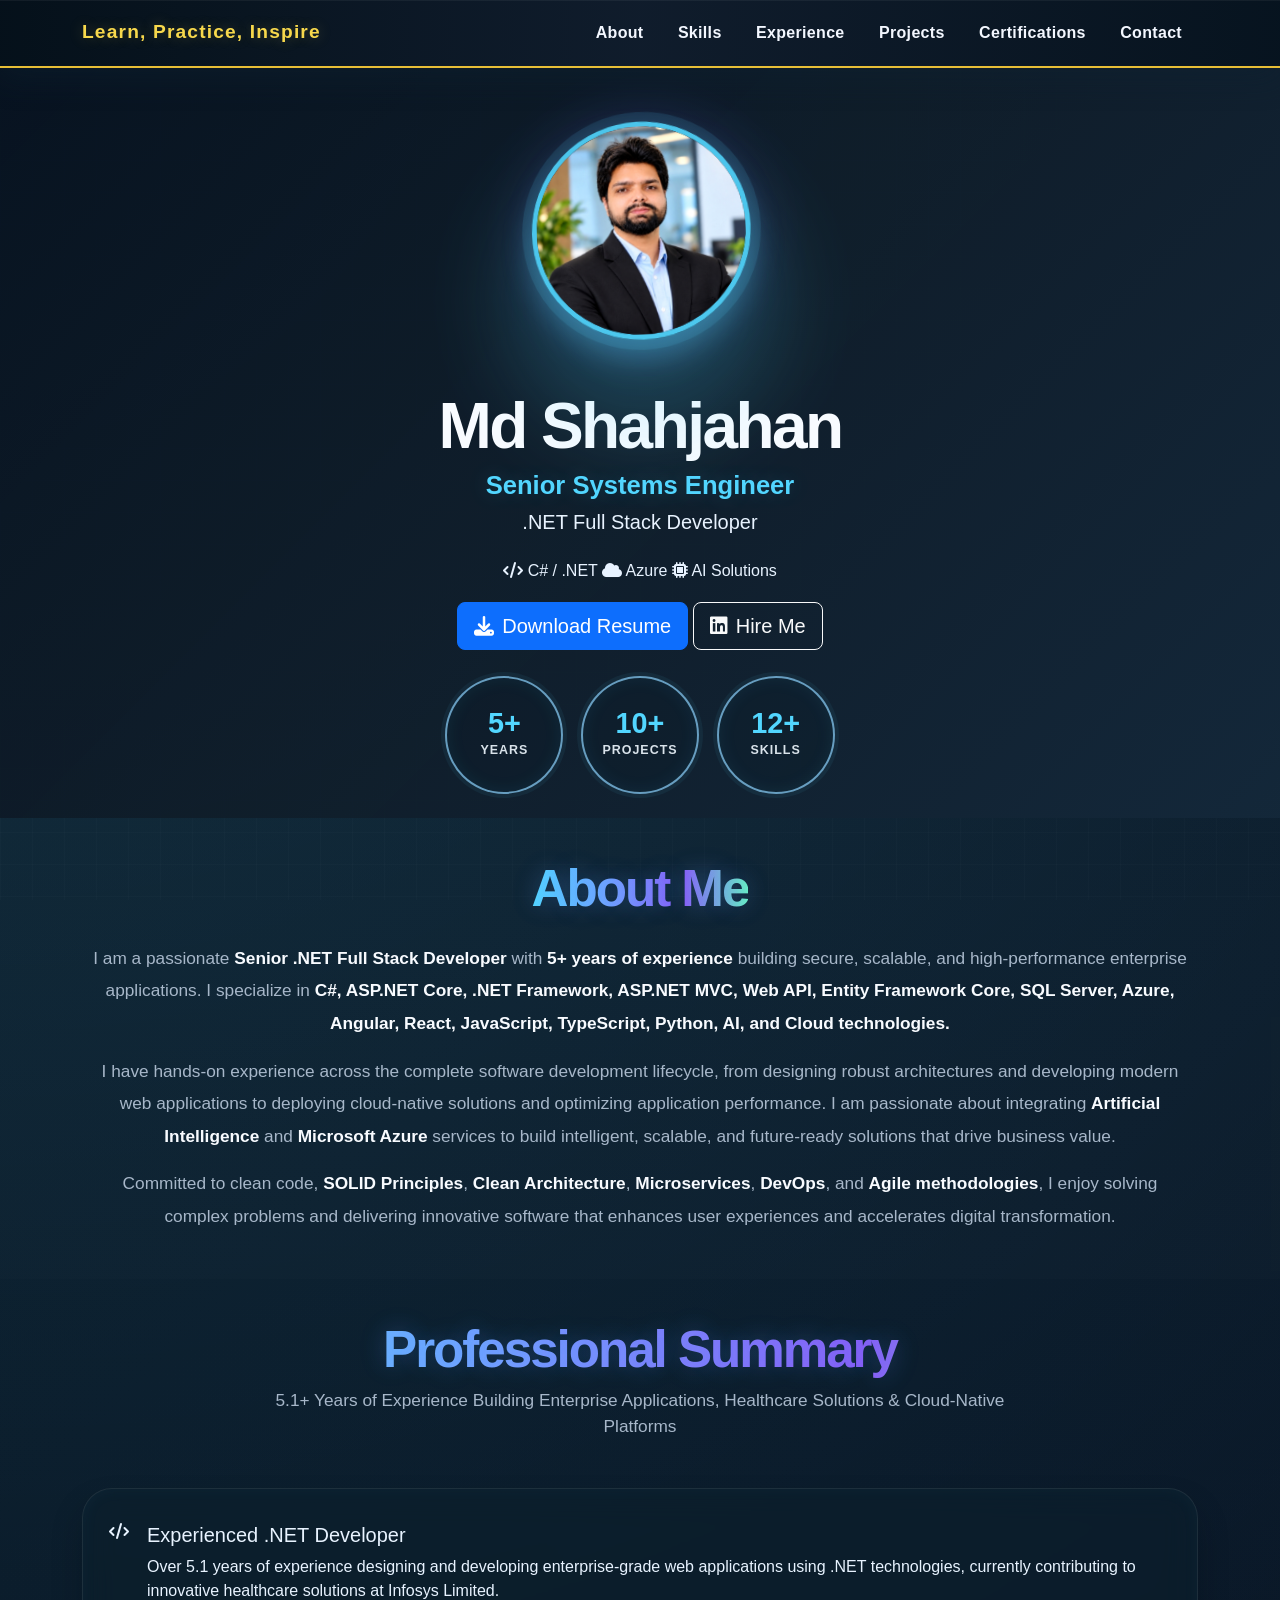
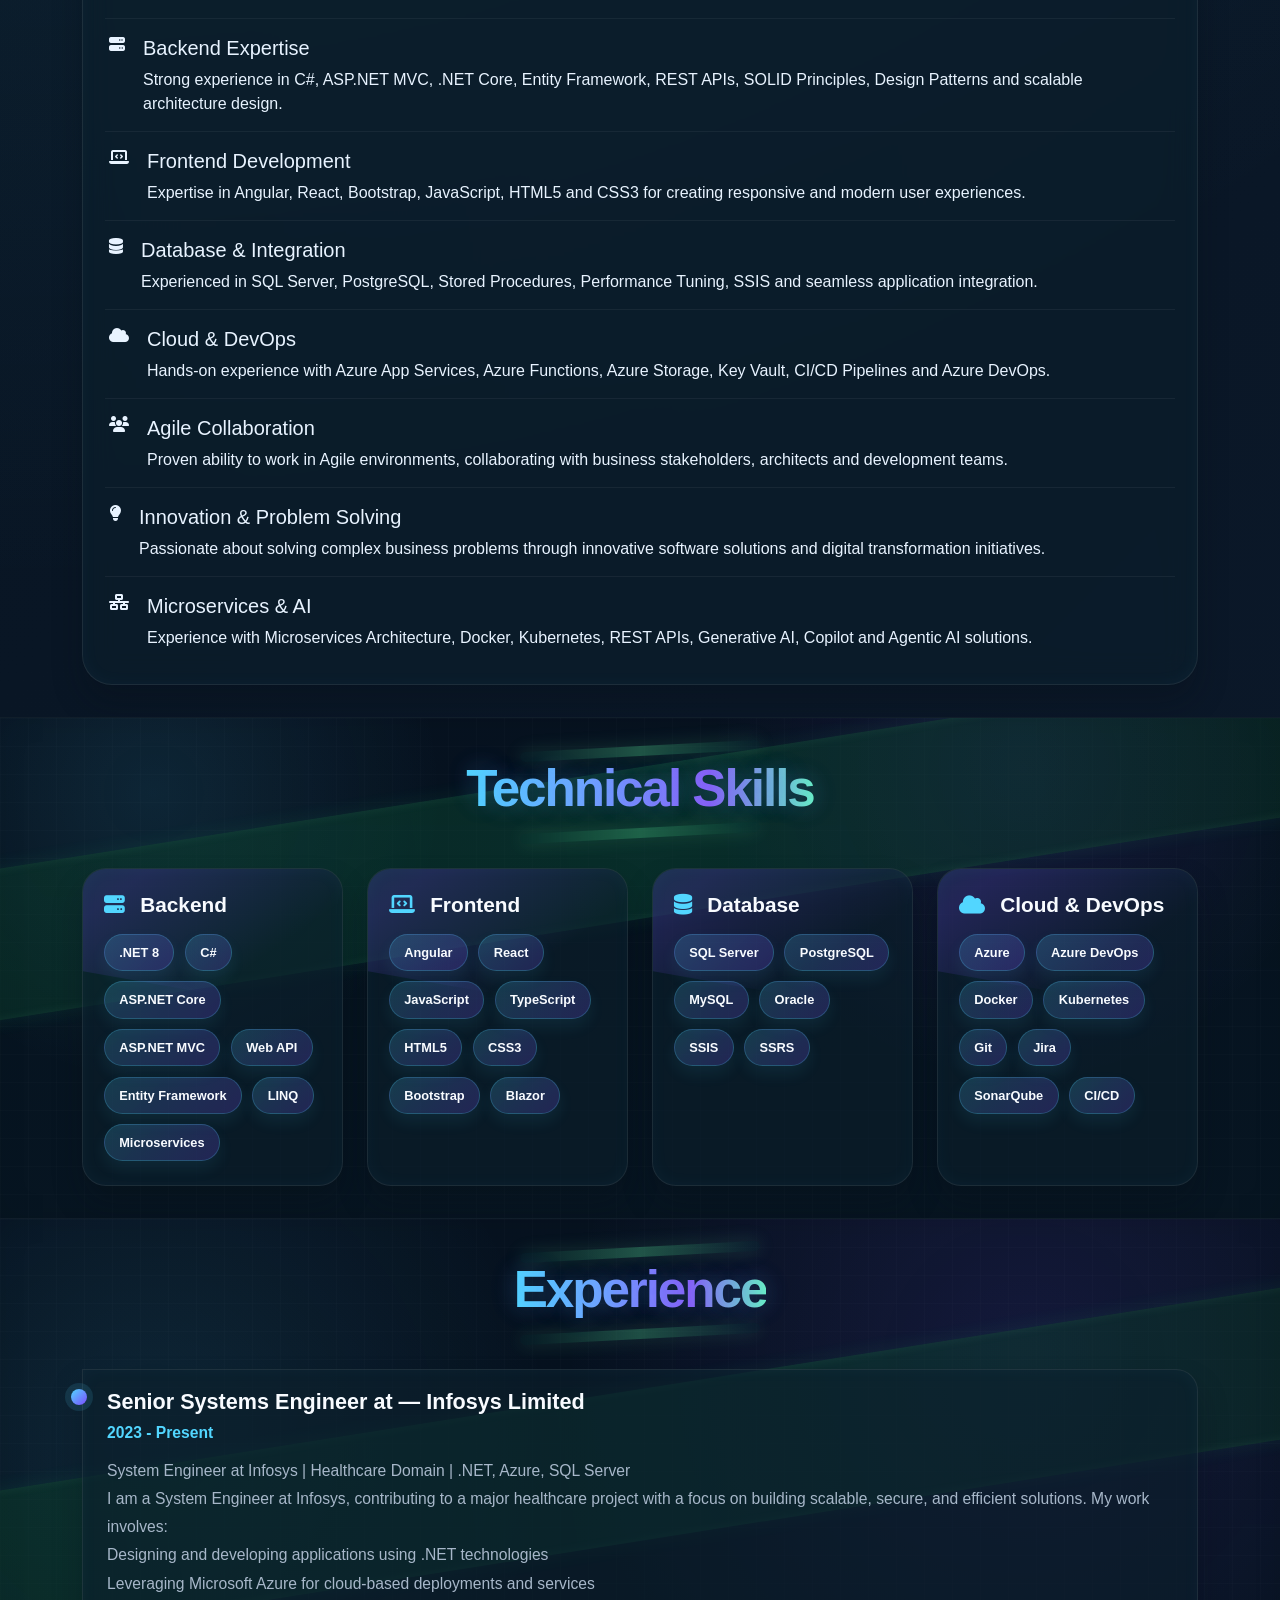
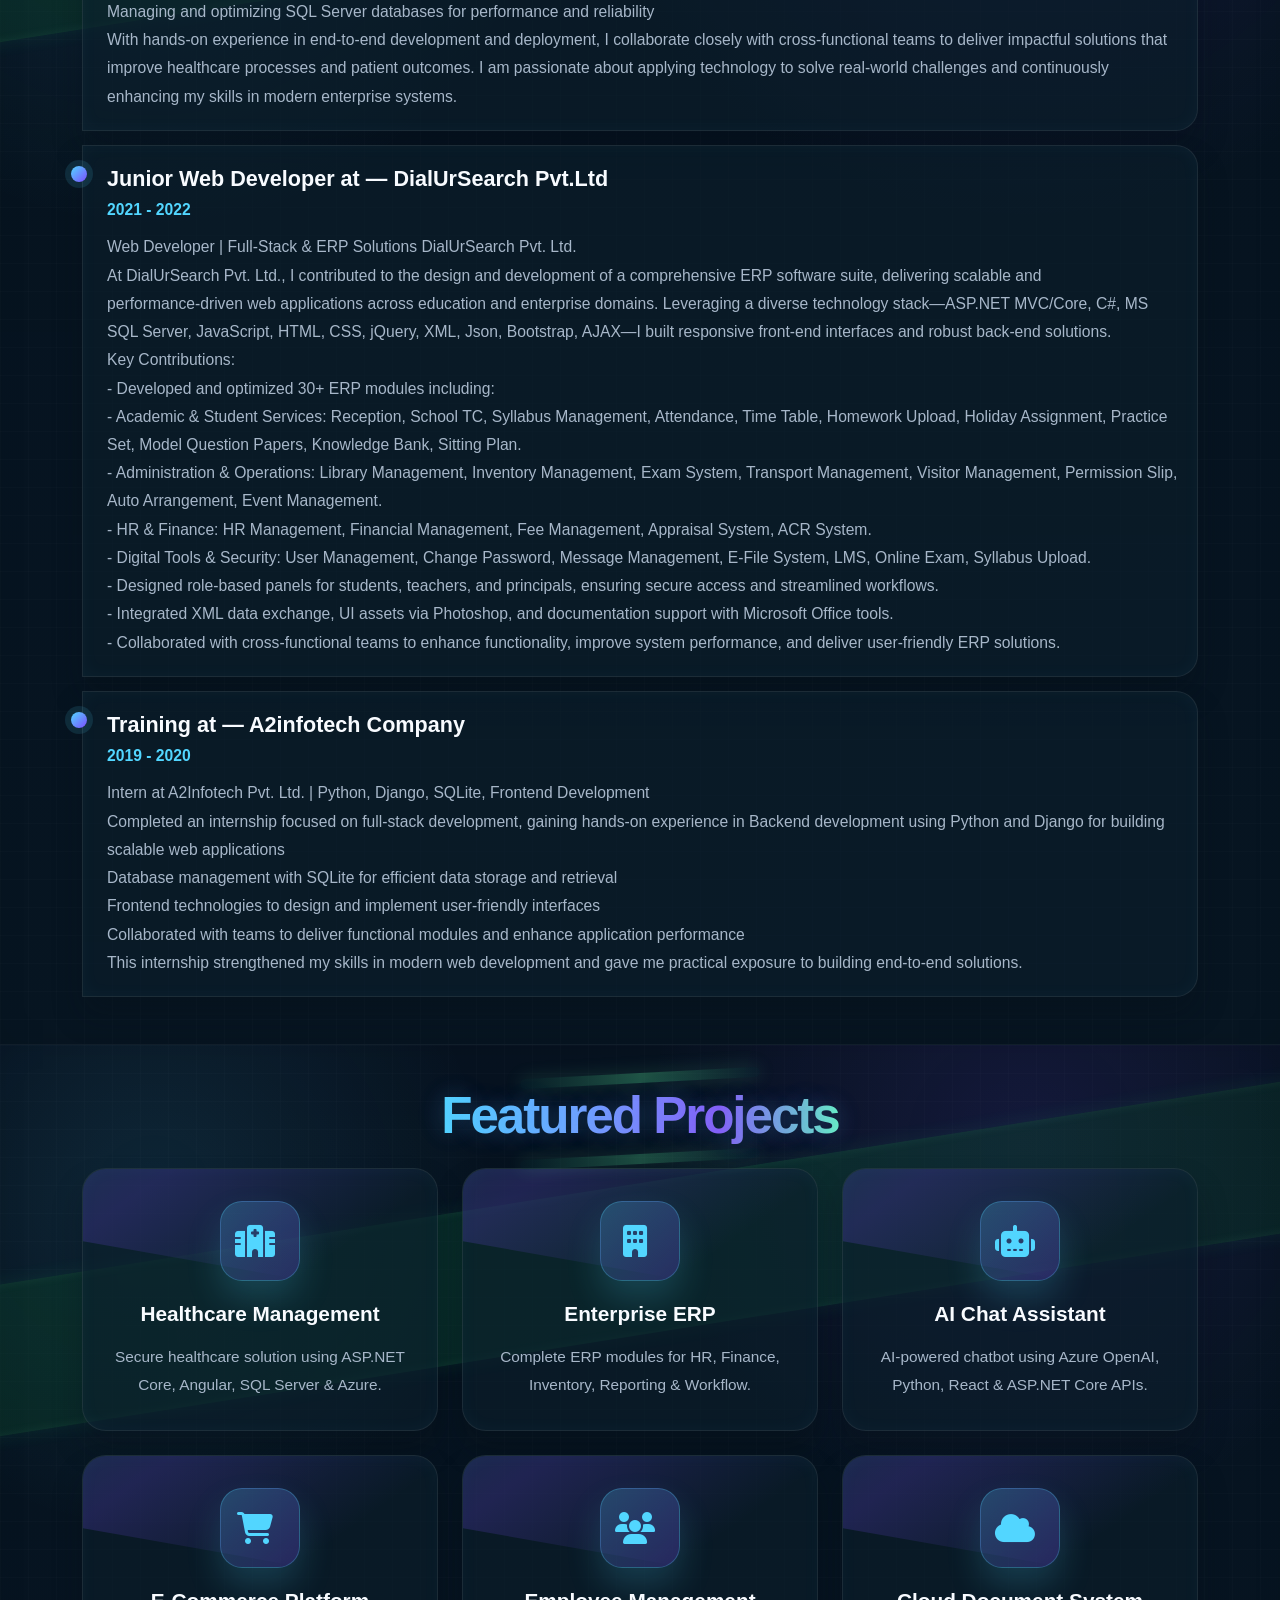
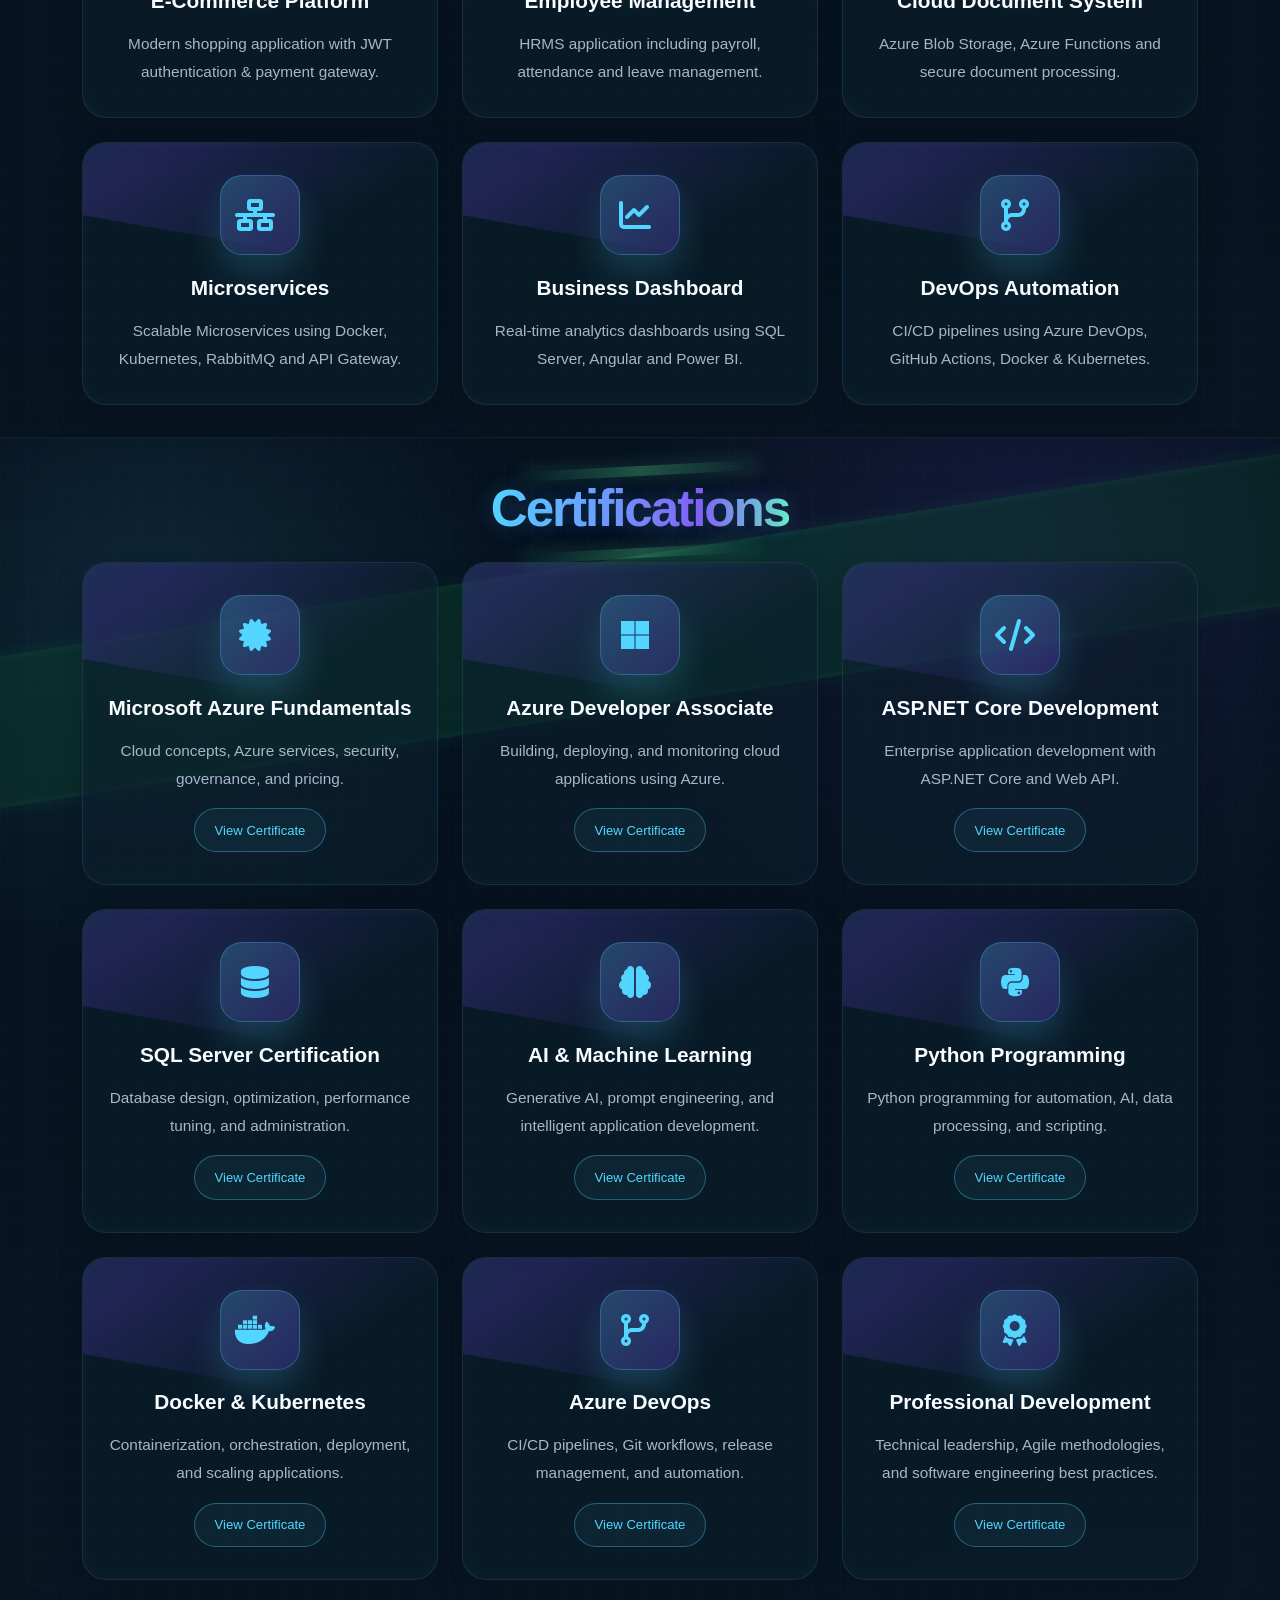
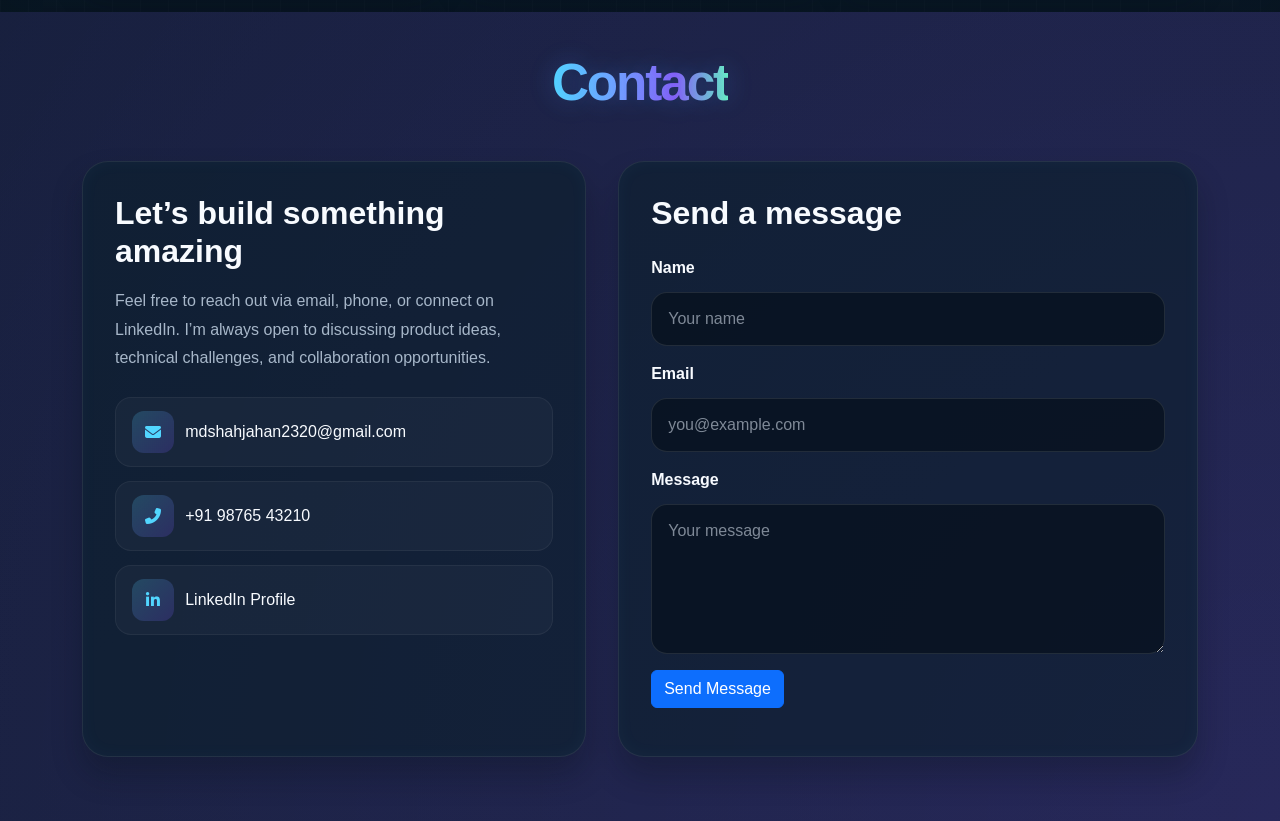
==== commit 0937bd49: "Fix project count from 20 to 10 in index.html" ====
--- a/index.html
+++ b/index.html
@@ -86,7 +86,7 @@
                     <span>Years</span>
                 </div>
                 <div class="stat-box">
-                    <strong>20+</strong>
+                    <strong>10+</strong>
                     <span>Projects</span>
                 </div>
                 <div class="stat-box">
@@ -628,6 +628,9 @@
                     <div class="mt-4">
                         <form id="contact-form" action="https://formsubmit.co/mdshahjahan2320@gmail.com" method="POST">
                             <input type="text" name="_gotcha" style="display:none" tabindex="-1" autocomplete="off">
+                            <input type="hidden" name="_subject" value="New portfolio contact message">
+                            <input type="hidden" name="_captcha" value="false">
+                            <input type="hidden" name="_template" value="table">
                             <input type="hidden" name="_next" value="thank-you.html">
                             <div class="mb-3">
                                 <label for="name" class="form-label">Name</label>
@@ -654,5 +657,3 @@
     <script src="https://cdn.jsdelivr.net/npm/bootstrap@5.3.3/dist/js/bootstrap.bundle.min.js"></script>
 </body>
 </html>
-
-
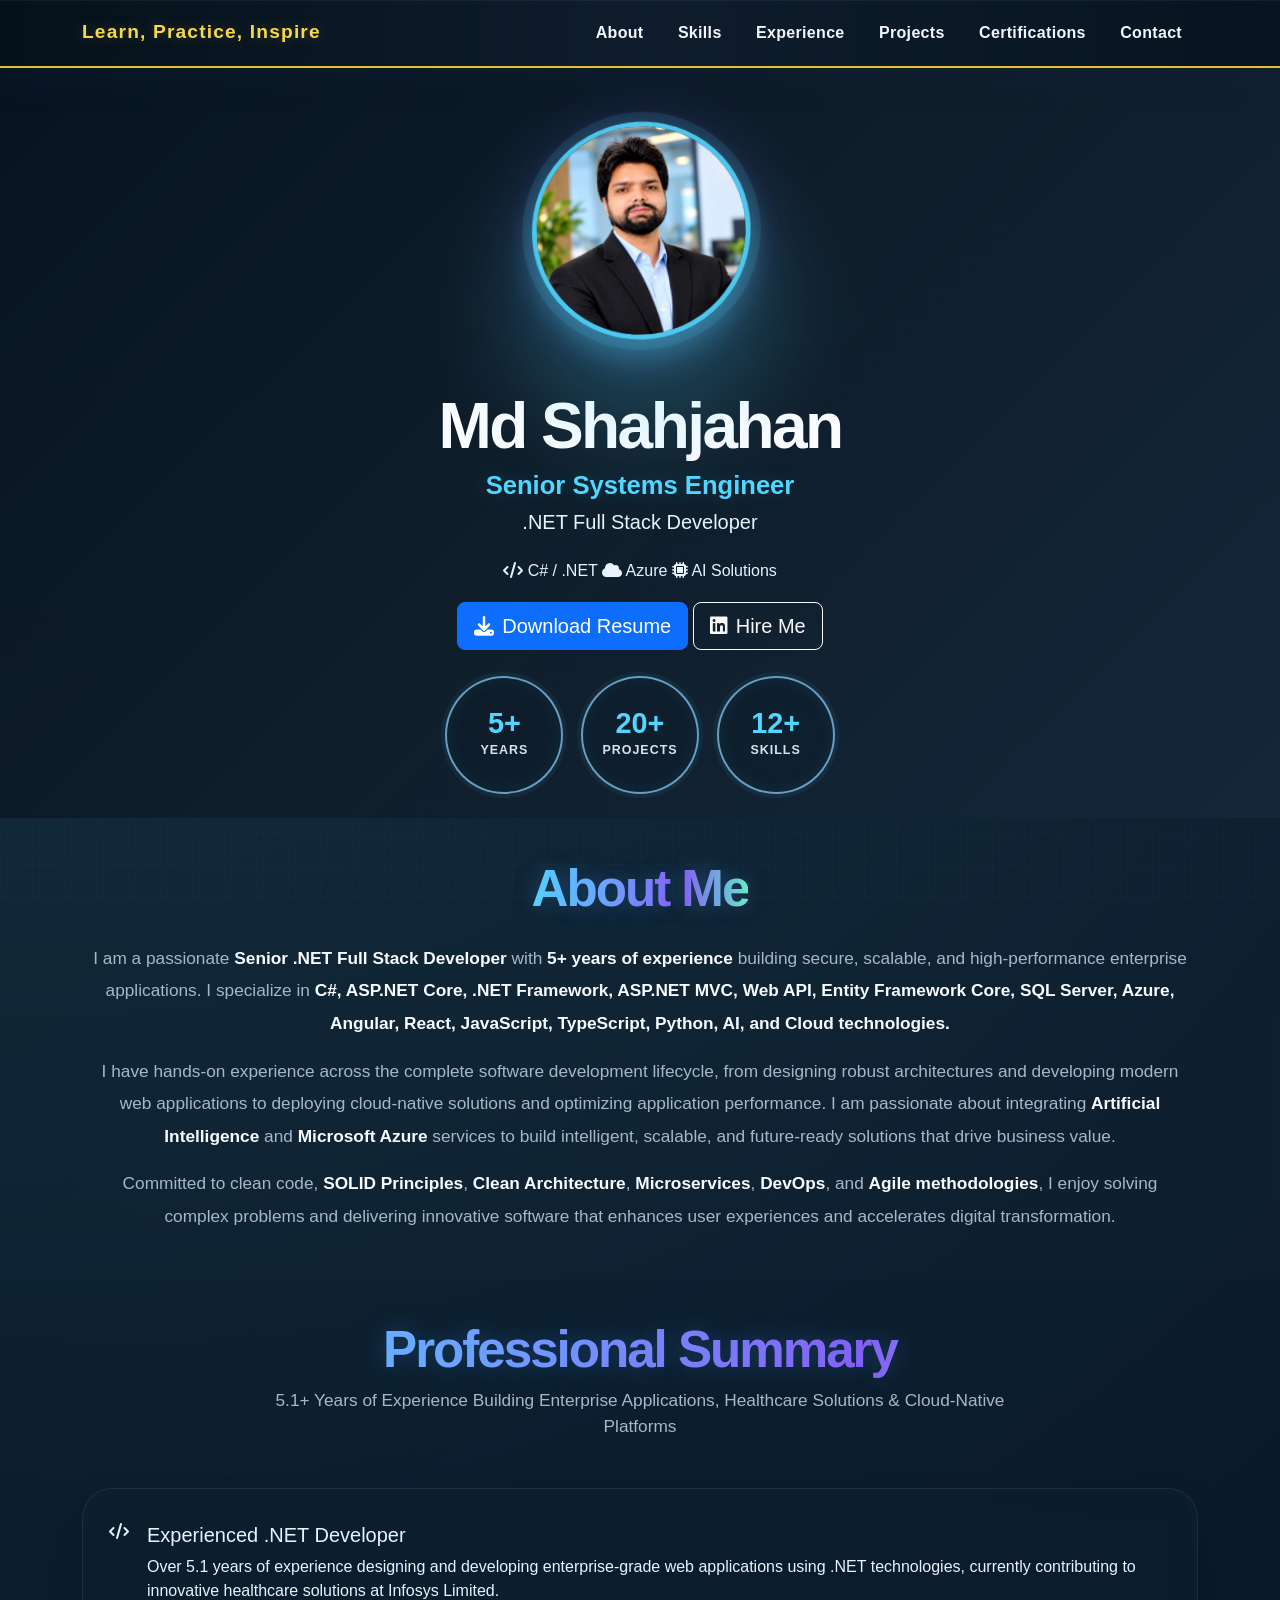
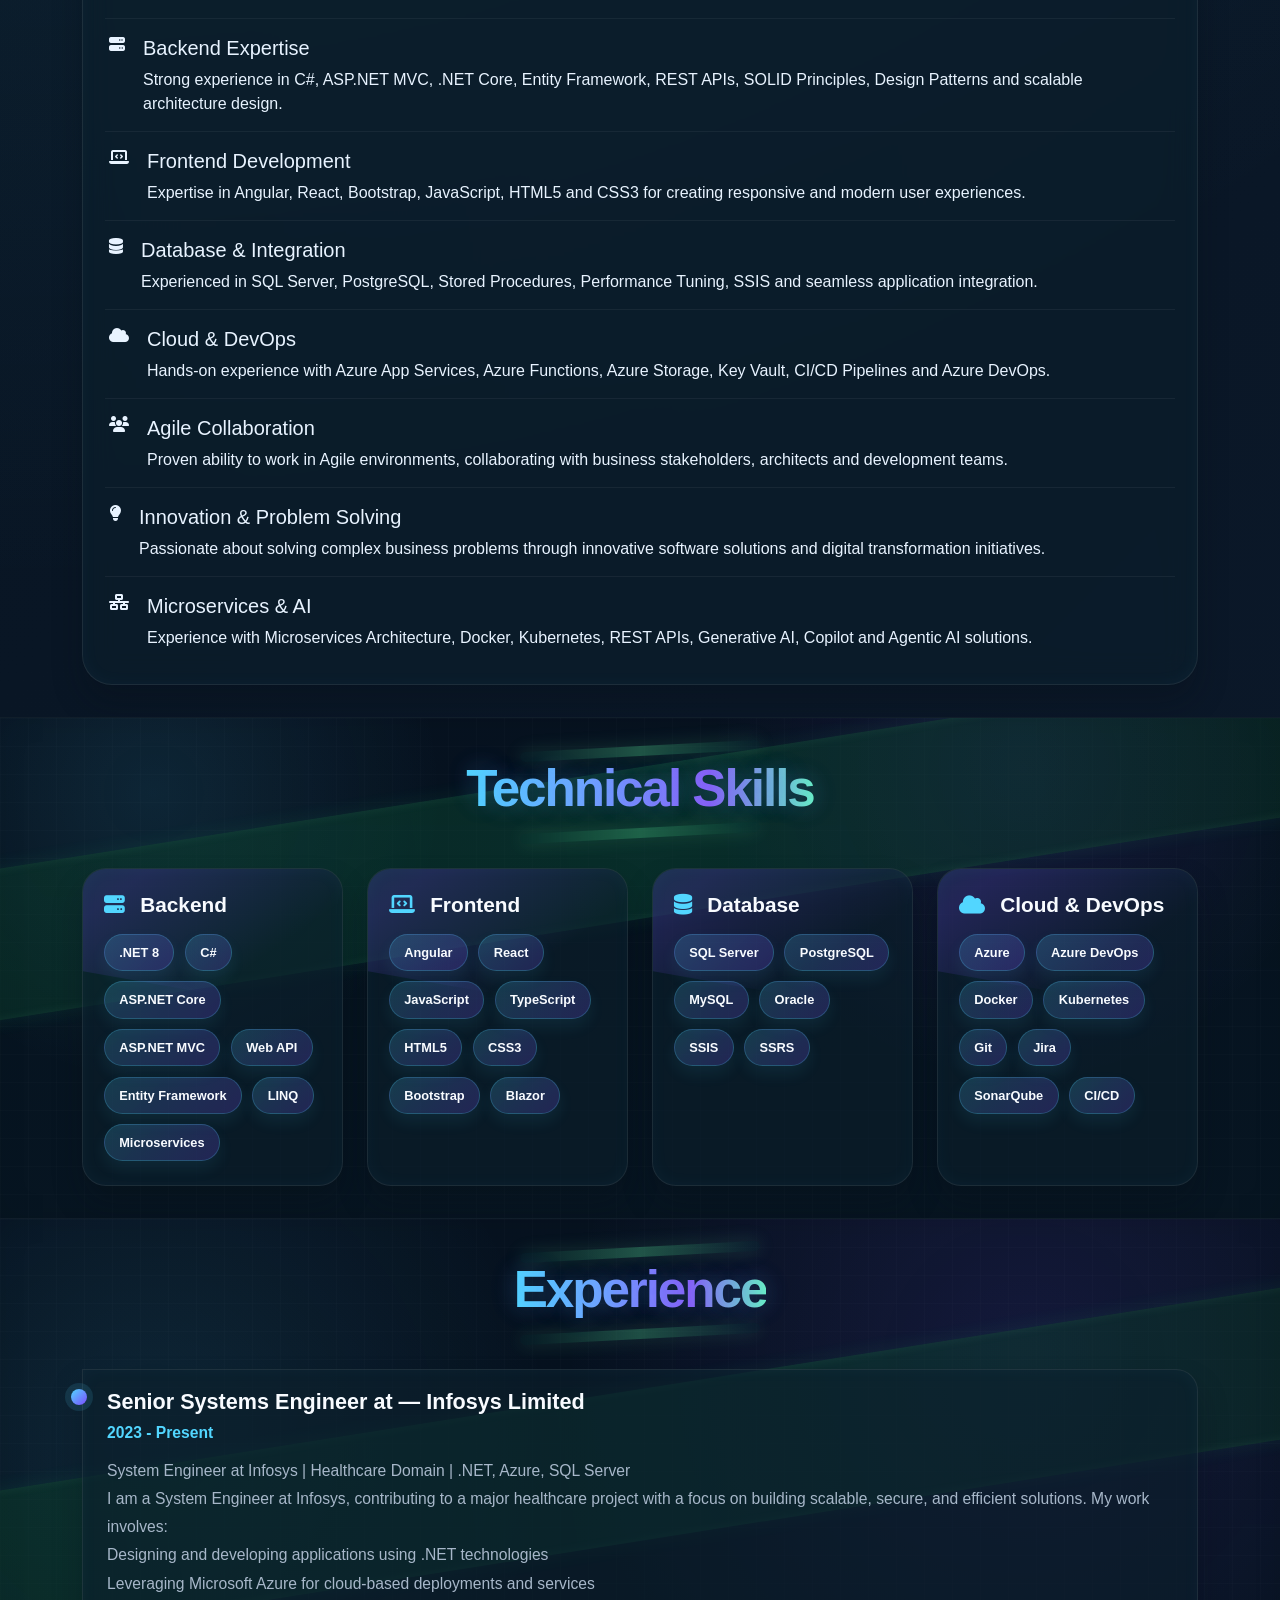
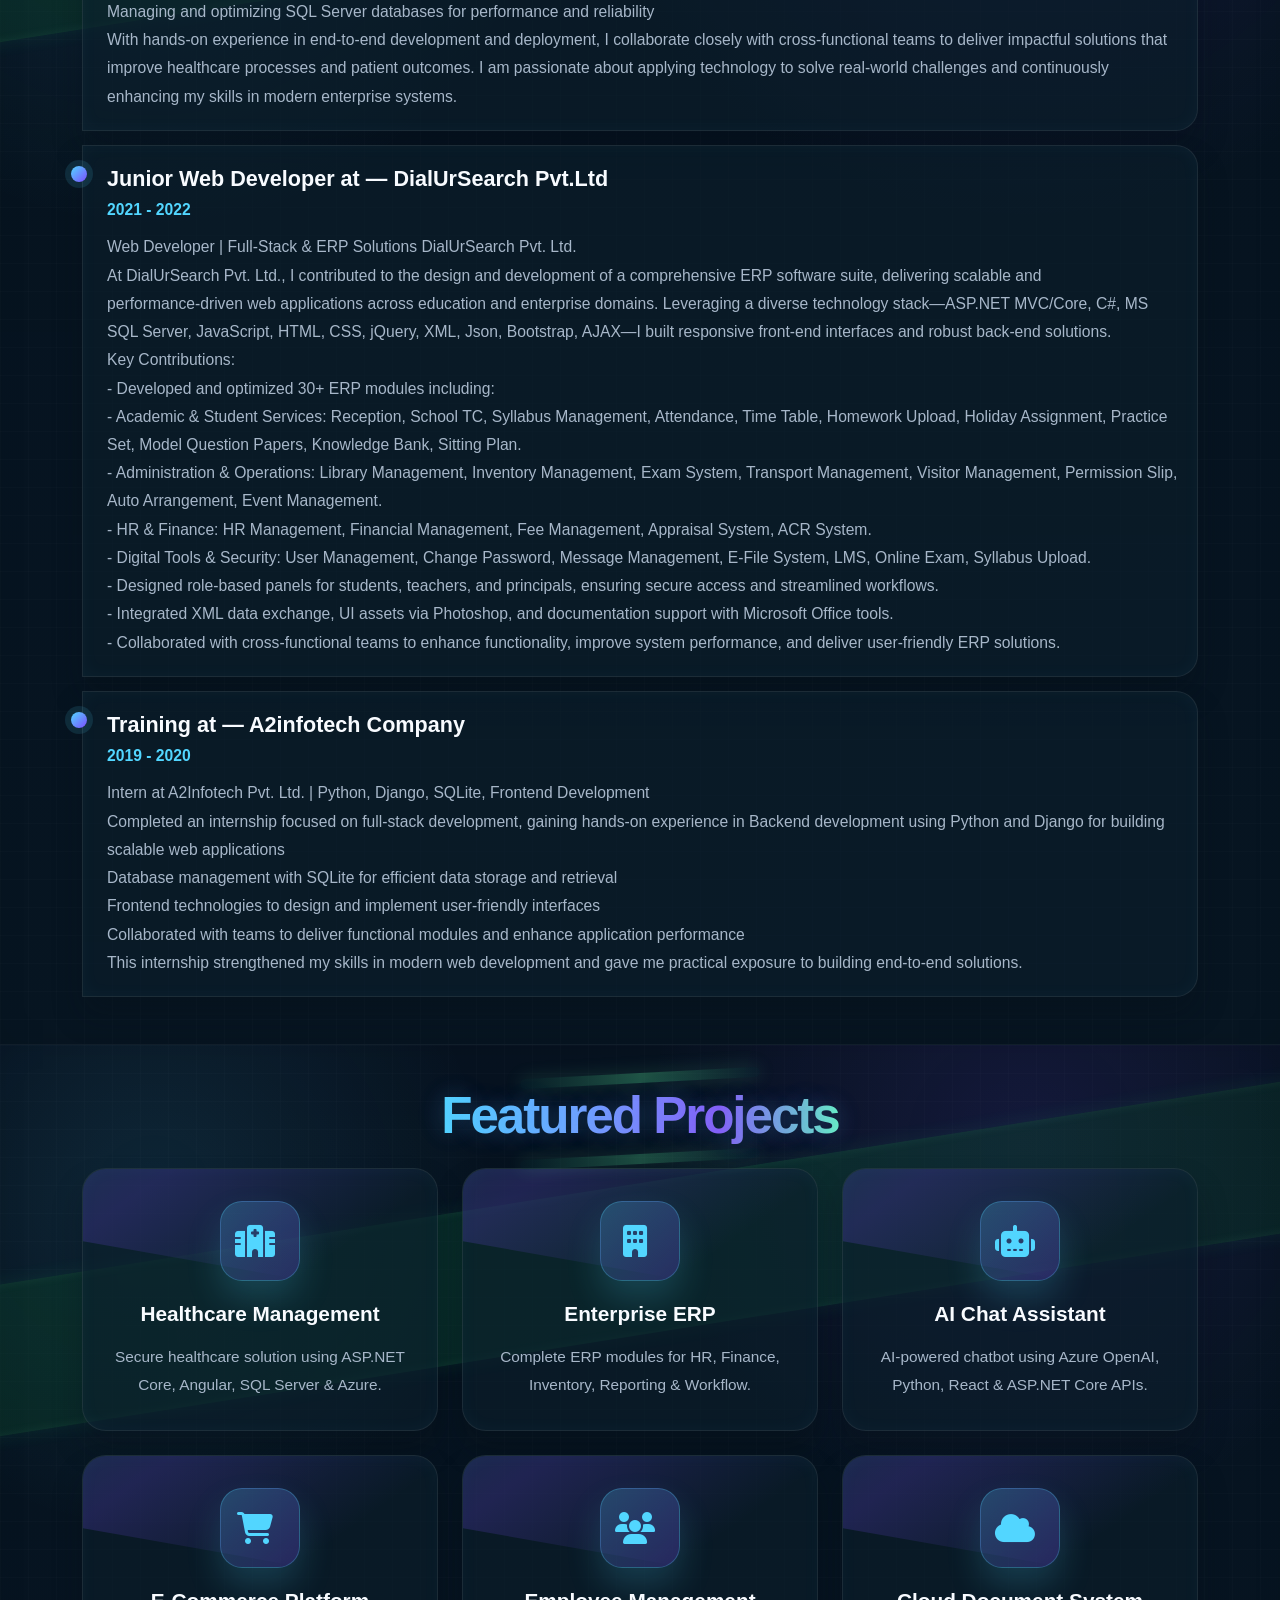
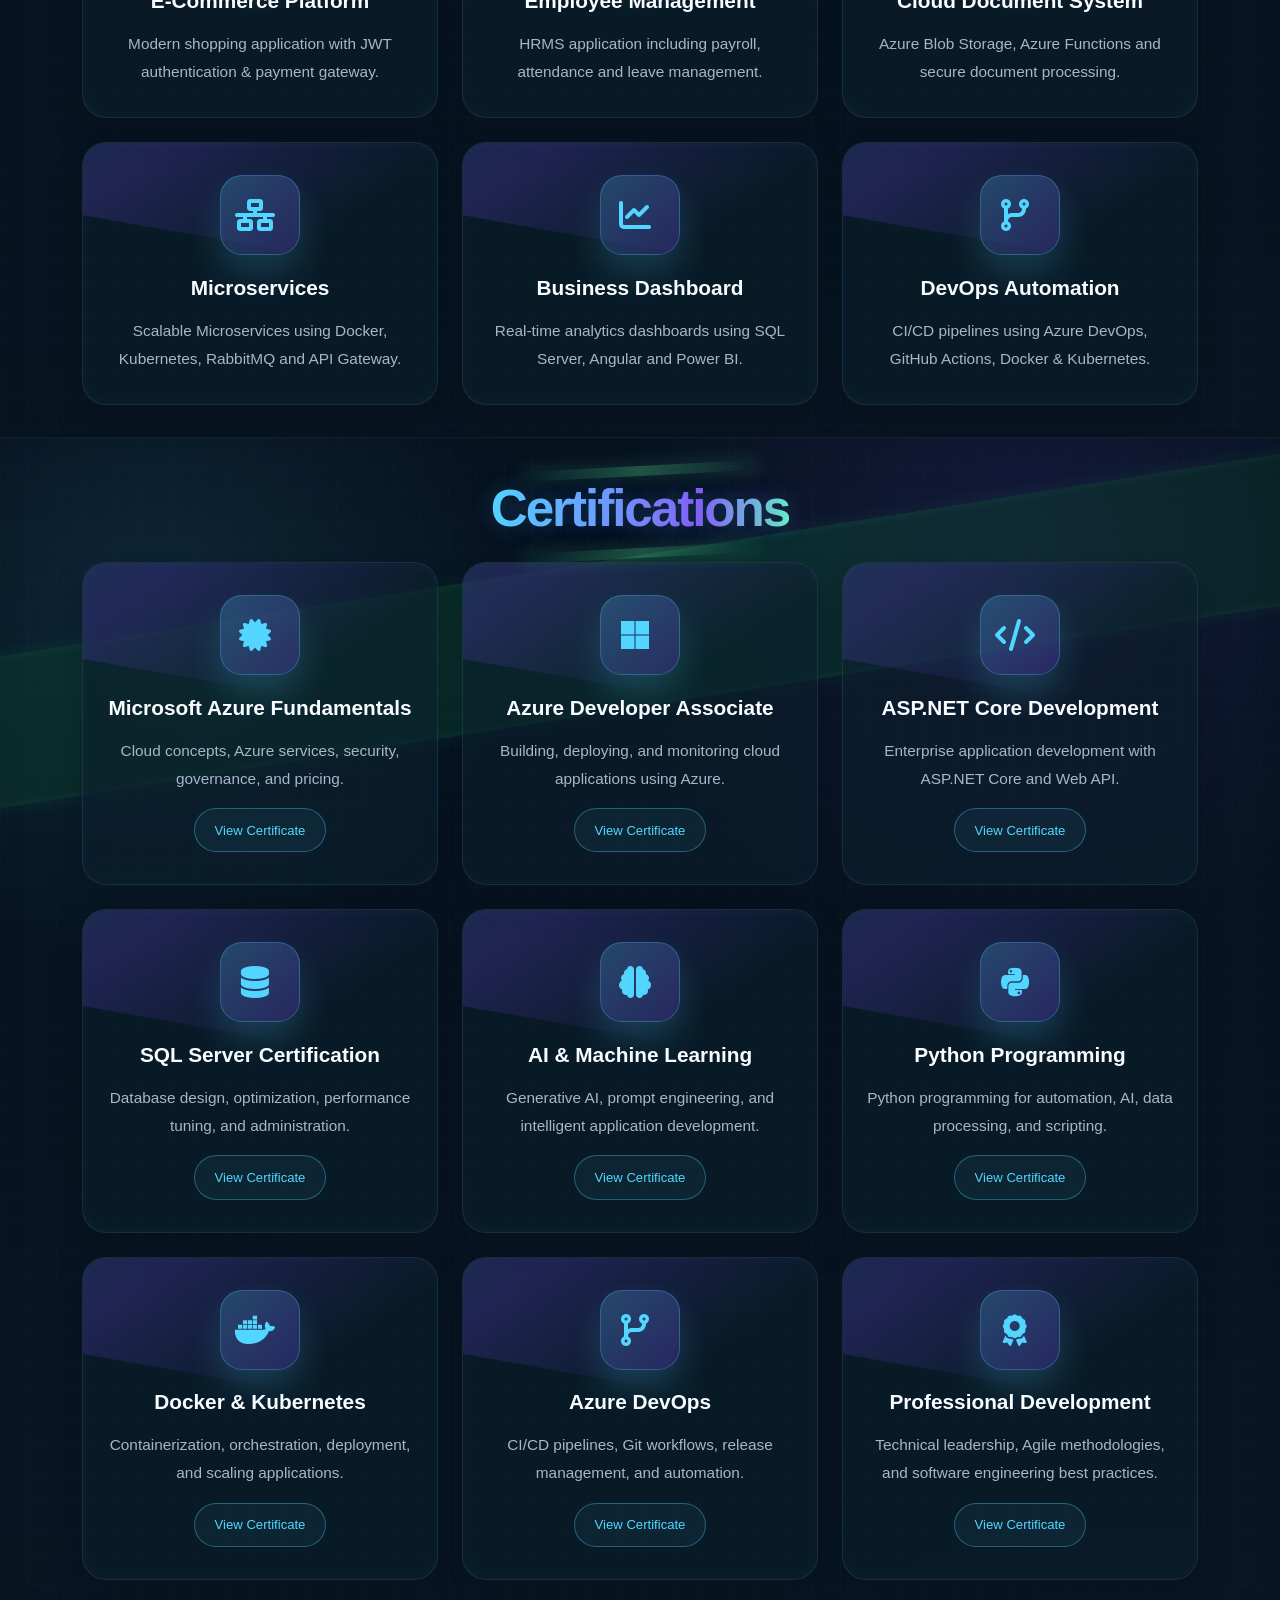
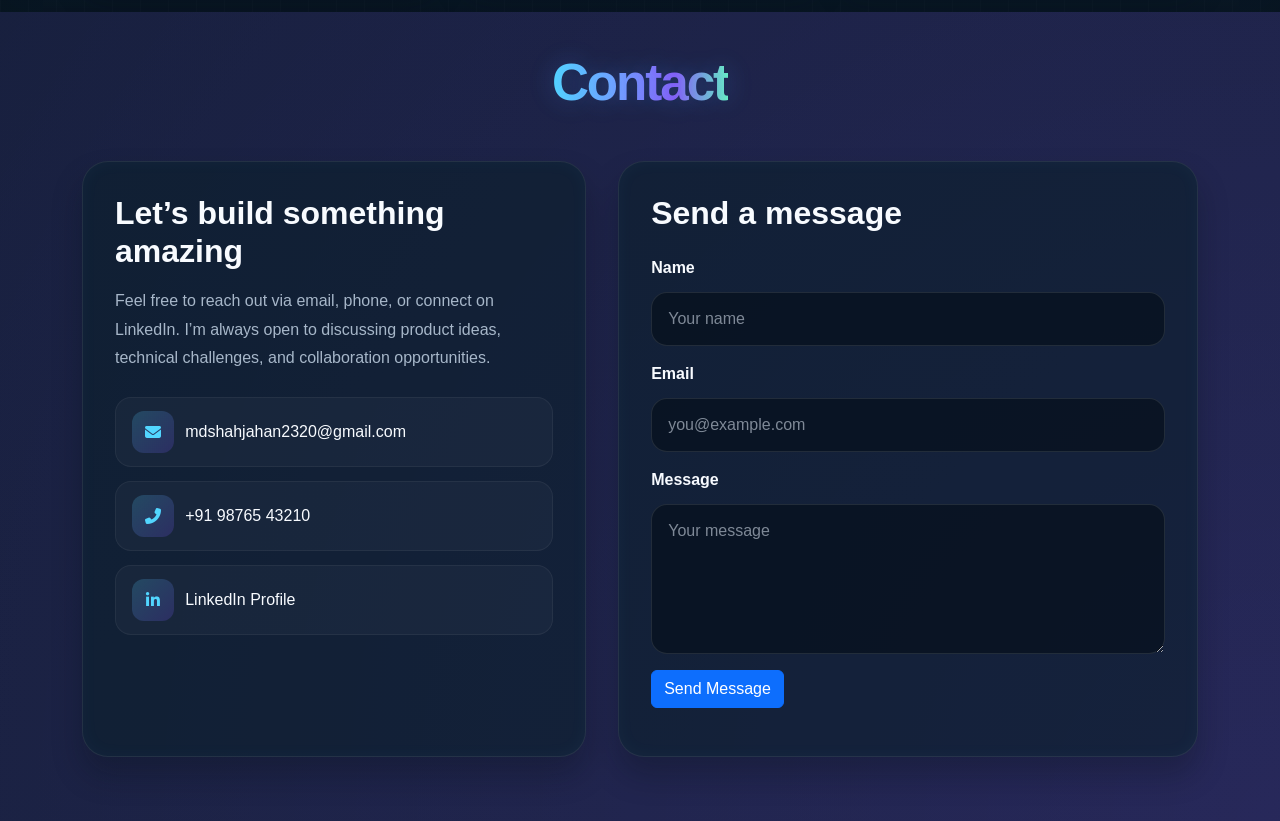
==== commit f0b1363f: "Update index.html" ====
--- a/index.html
+++ b/index.html
@@ -86,7 +86,7 @@
                     <span>Years</span>
                 </div>
                 <div class="stat-box">
-                    <strong>10+</strong>
+                    <strong>20+</strong>
                     <span>Projects</span>
                 </div>
                 <div class="stat-box">
@@ -631,7 +631,7 @@
                             <input type="hidden" name="_subject" value="New portfolio contact message">
                             <input type="hidden" name="_captcha" value="false">
                             <input type="hidden" name="_template" value="table">
-                            <input type="hidden" name="_next" value="thank-you.html">
+                            <input type="hidden" name="_next" value="https://your-github-username.github.io/your-repository-name/thank-you.html">
                             <div class="mb-3">
                                 <label for="name" class="form-label">Name</label>
                                 <input type="text" id="name" name="name" class="form-control" placeholder="Your name" required>
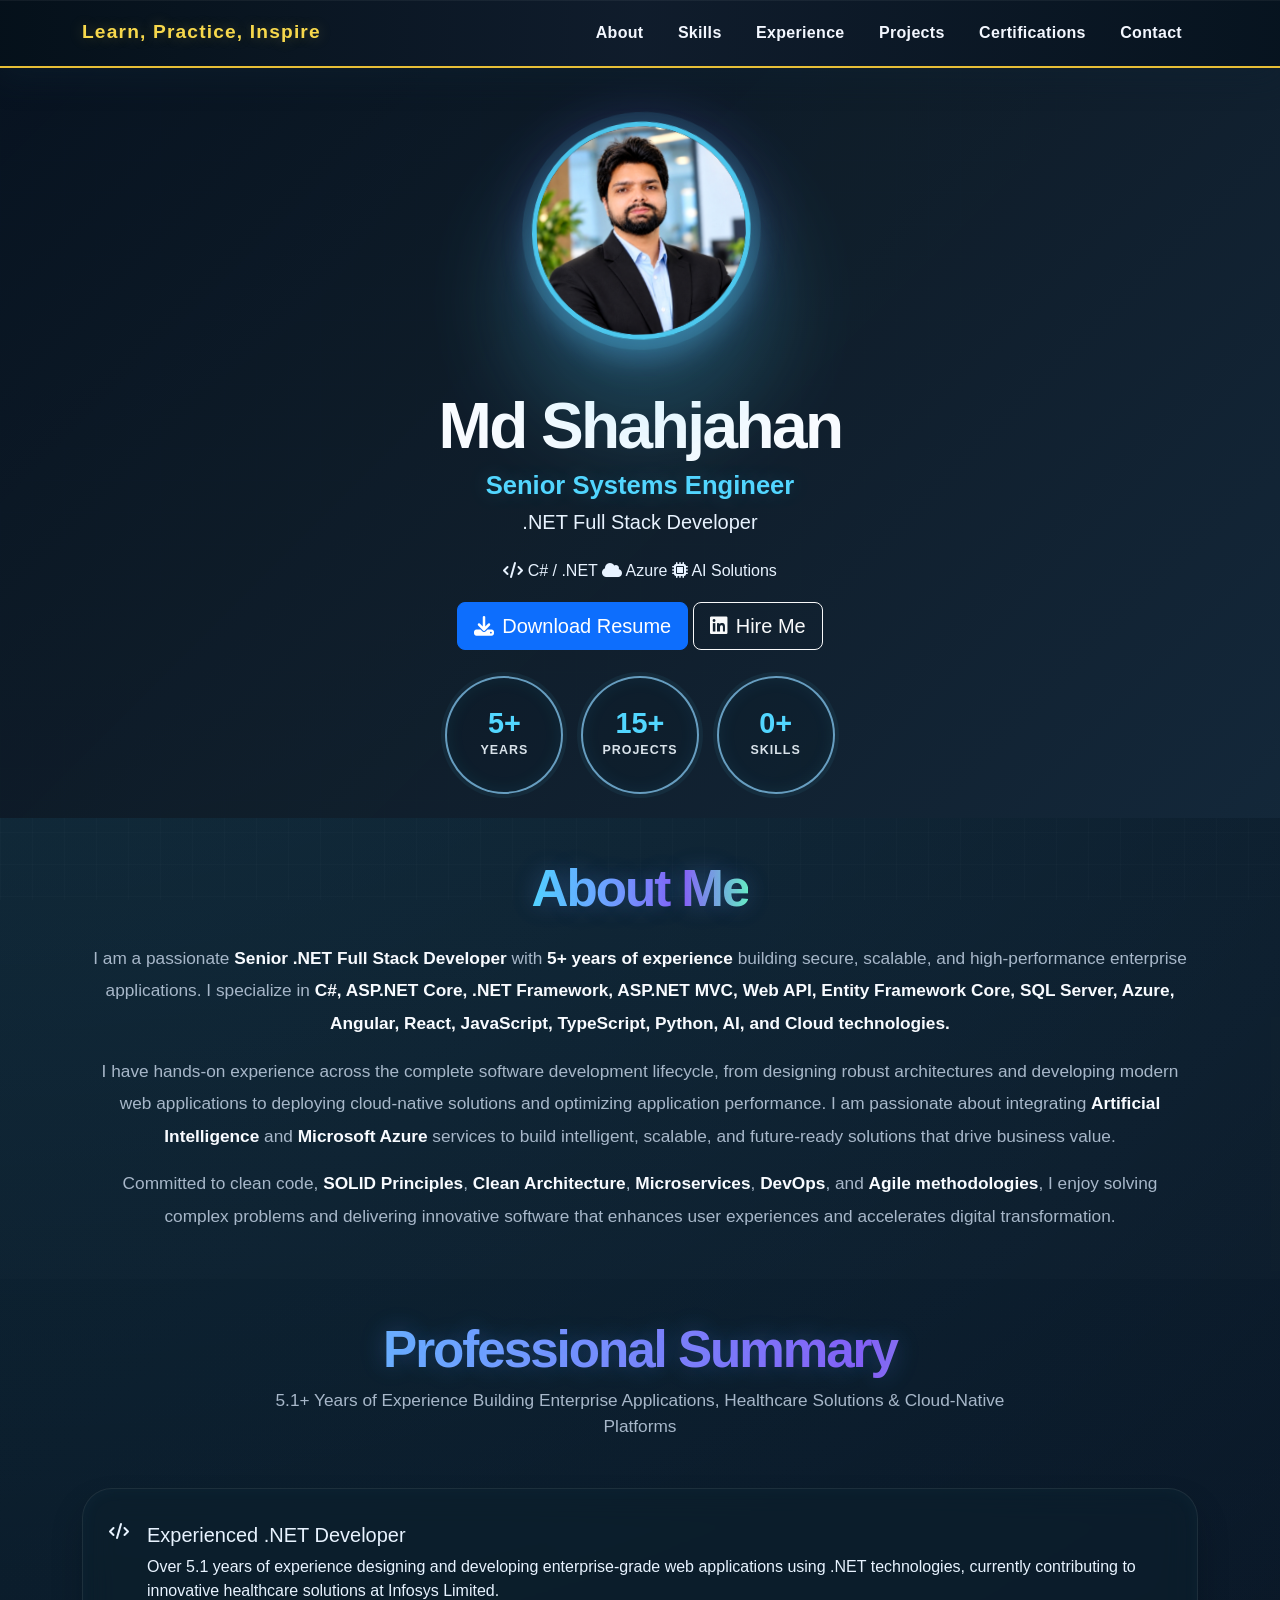
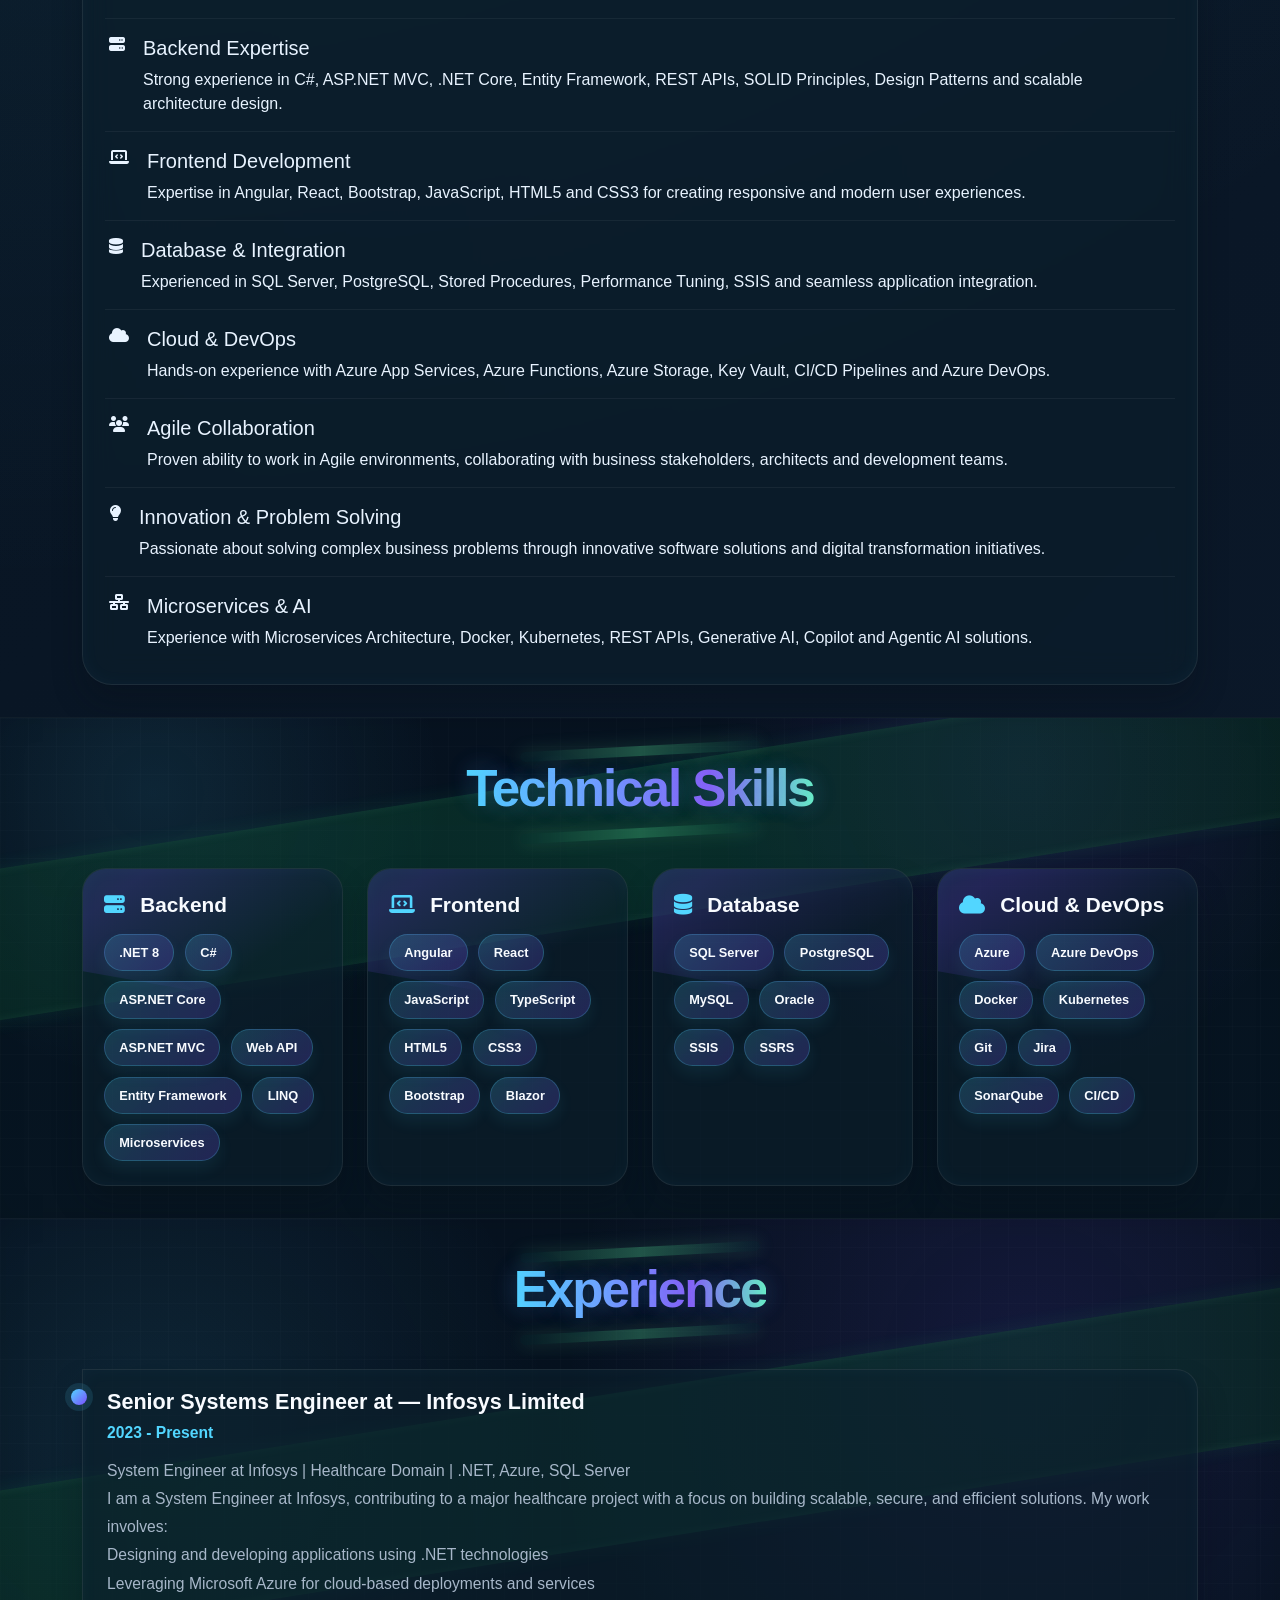
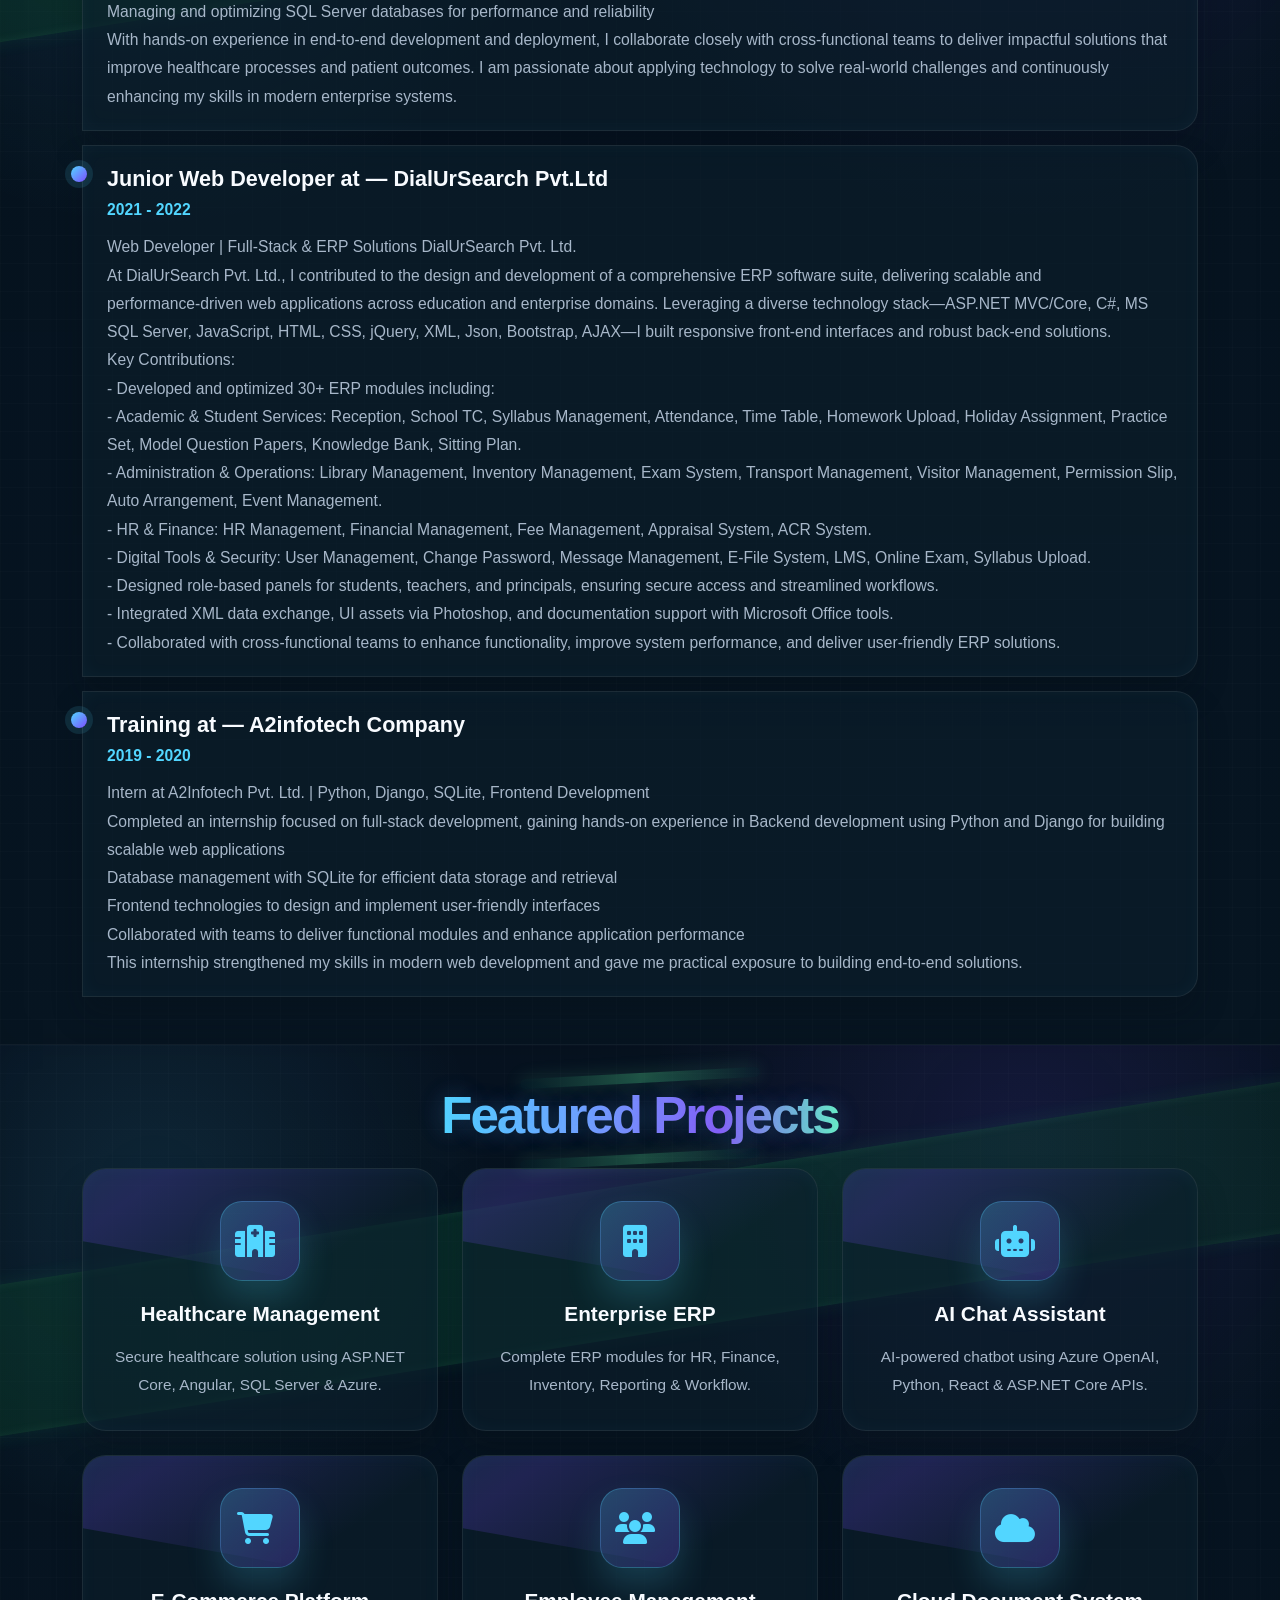
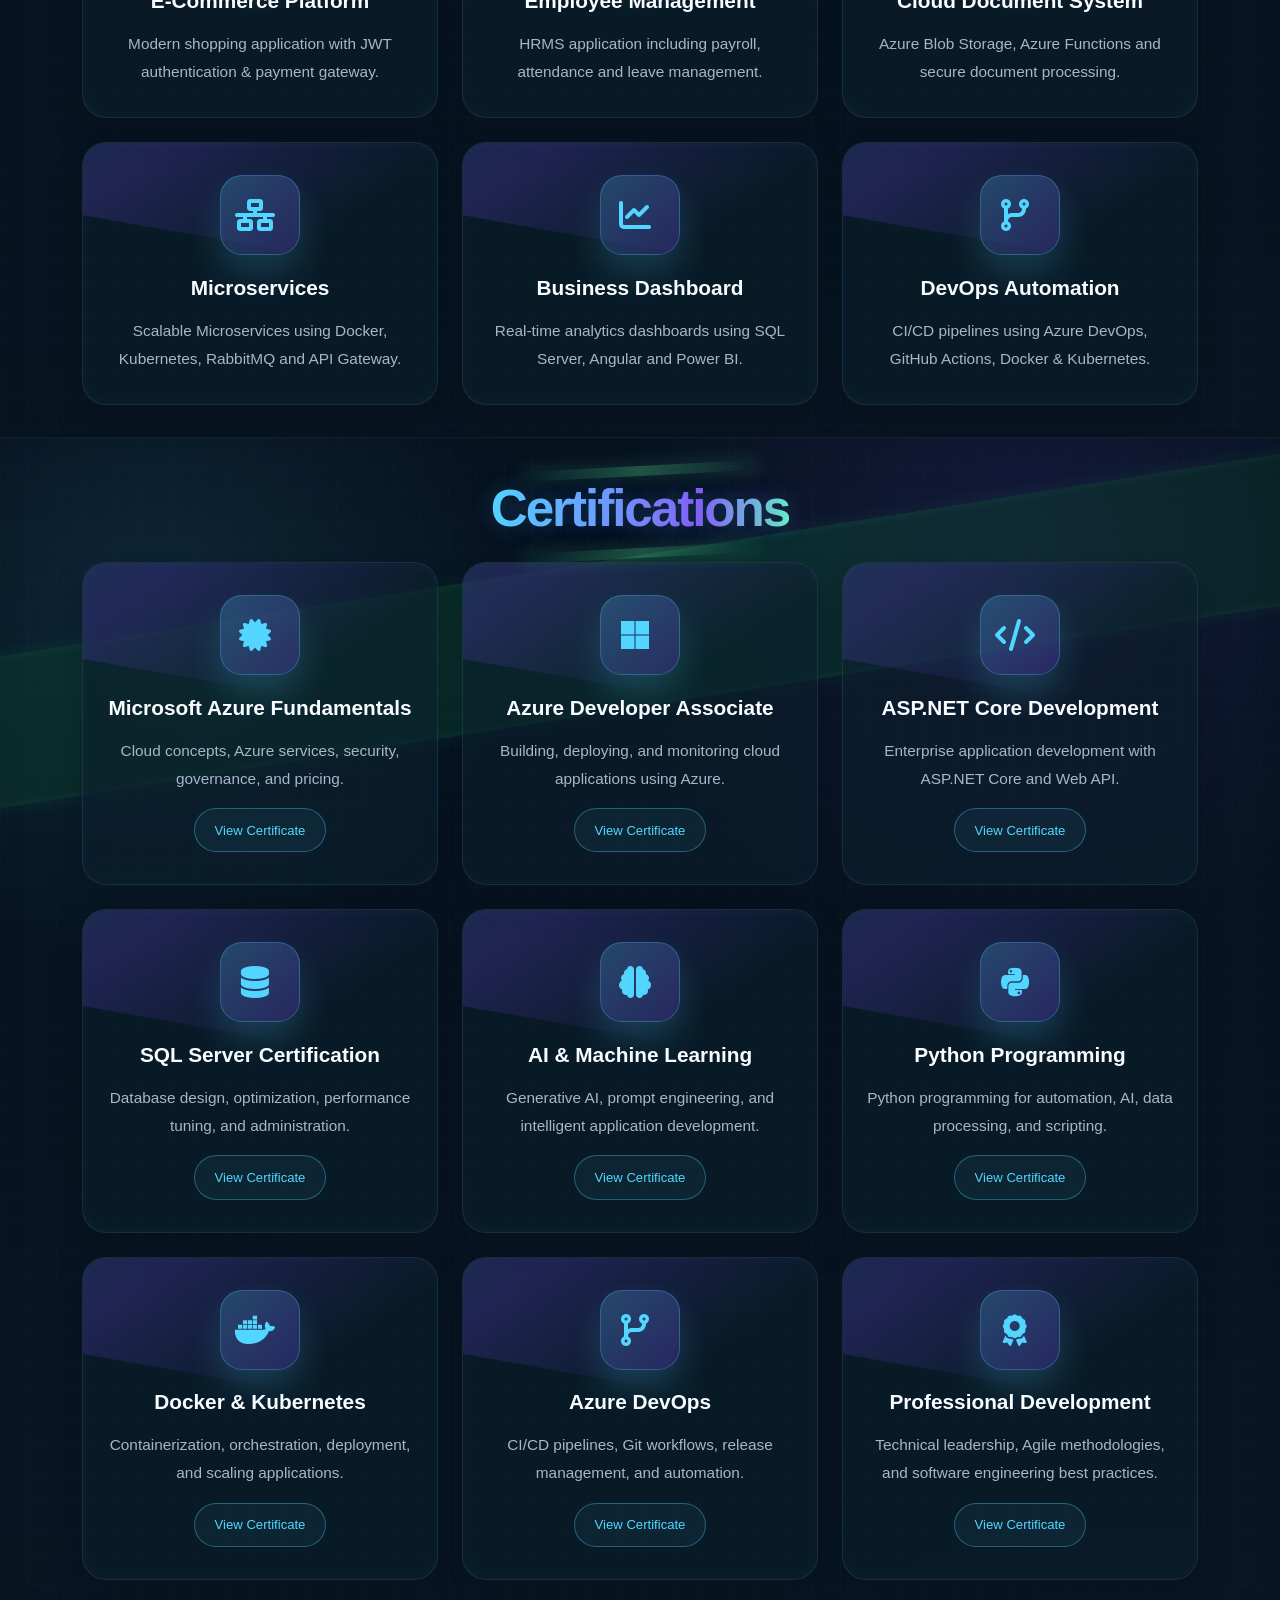
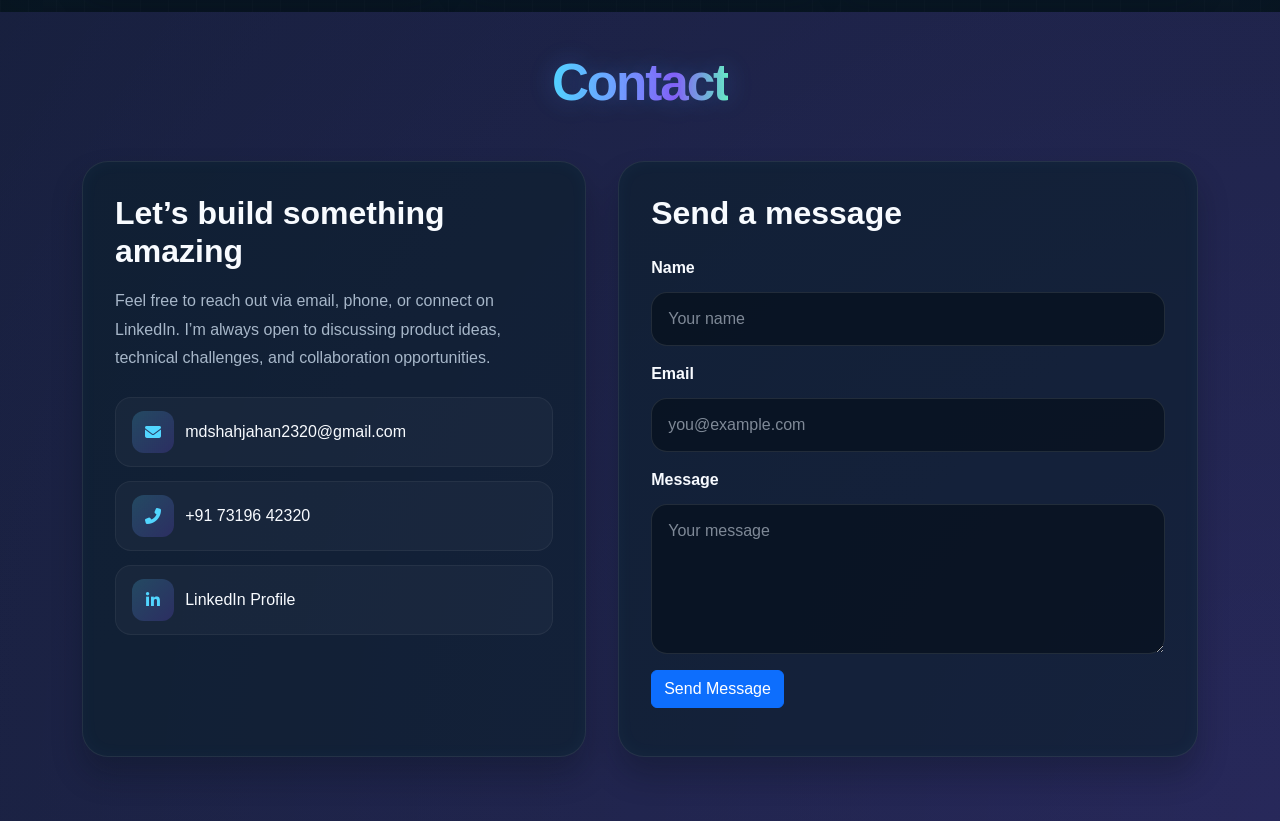
==== commit 635dfff9: "Update index.html" ====
--- a/index.html
+++ b/index.html
@@ -86,11 +86,11 @@
                     <span>Years</span>
                 </div>
                 <div class="stat-box">
-                    <strong>20+</strong>
+                    <strong>15+</strong>
                     <span>Projects</span>
                 </div>
                 <div class="stat-box">
-                    <strong>12+</strong>
+                    <strong>0+</strong>
                     <span>Skills</span>
                 </div>
             </div>
@@ -618,7 +618,7 @@
 
                     <div class="contact-links">
                         <a href="mailto:mdshahjahan2320@gmail.com"><i class="fas fa-envelope"></i> mdshahjahan2320@gmail.com</a>
-                        <a href="tel:+919876543210"><i class="fas fa-phone-alt"></i> +91 98765 43210</a>
+                        <a href="tel:+919876543210"><i class="fas fa-phone-alt"></i> +91 73196 42320</a>
                         <a href="https://www.linkedin.com" target="_blank" rel="noreferrer"><i class="fab fa-linkedin-in"></i> LinkedIn Profile</a>
                     </div>
                 </div>
@@ -631,7 +631,7 @@
                             <input type="hidden" name="_subject" value="New portfolio contact message">
                             <input type="hidden" name="_captcha" value="false">
                             <input type="hidden" name="_template" value="table">
-                            <input type="hidden" name="_next" value="https://your-github-username.github.io/your-repository-name/thank-you.html">
+                            <input type="hidden" name="_next" value="https://mdshahjahan2320.github.io/portfolio/thank-you.html">
                             <div class="mb-3">
                                 <label for="name" class="form-label">Name</label>
                                 <input type="text" id="name" name="name" class="form-control" placeholder="Your name" required>
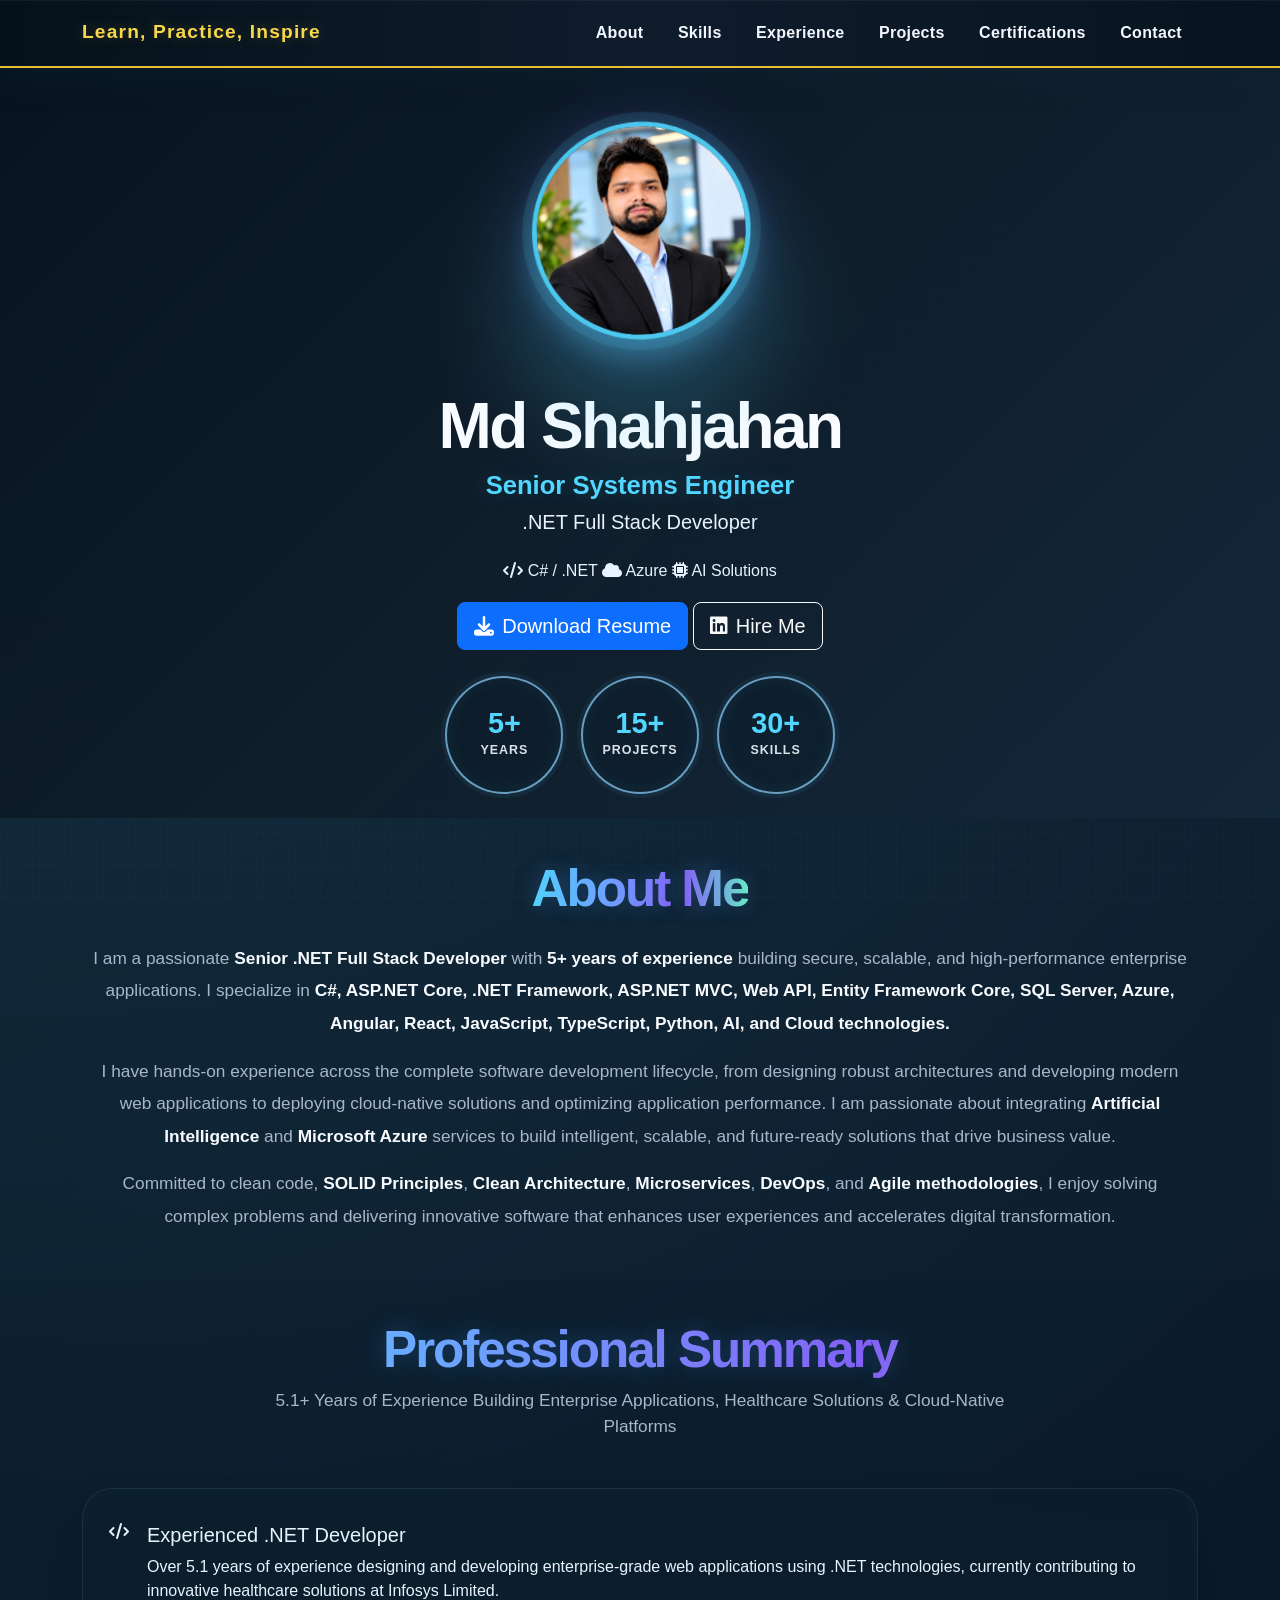
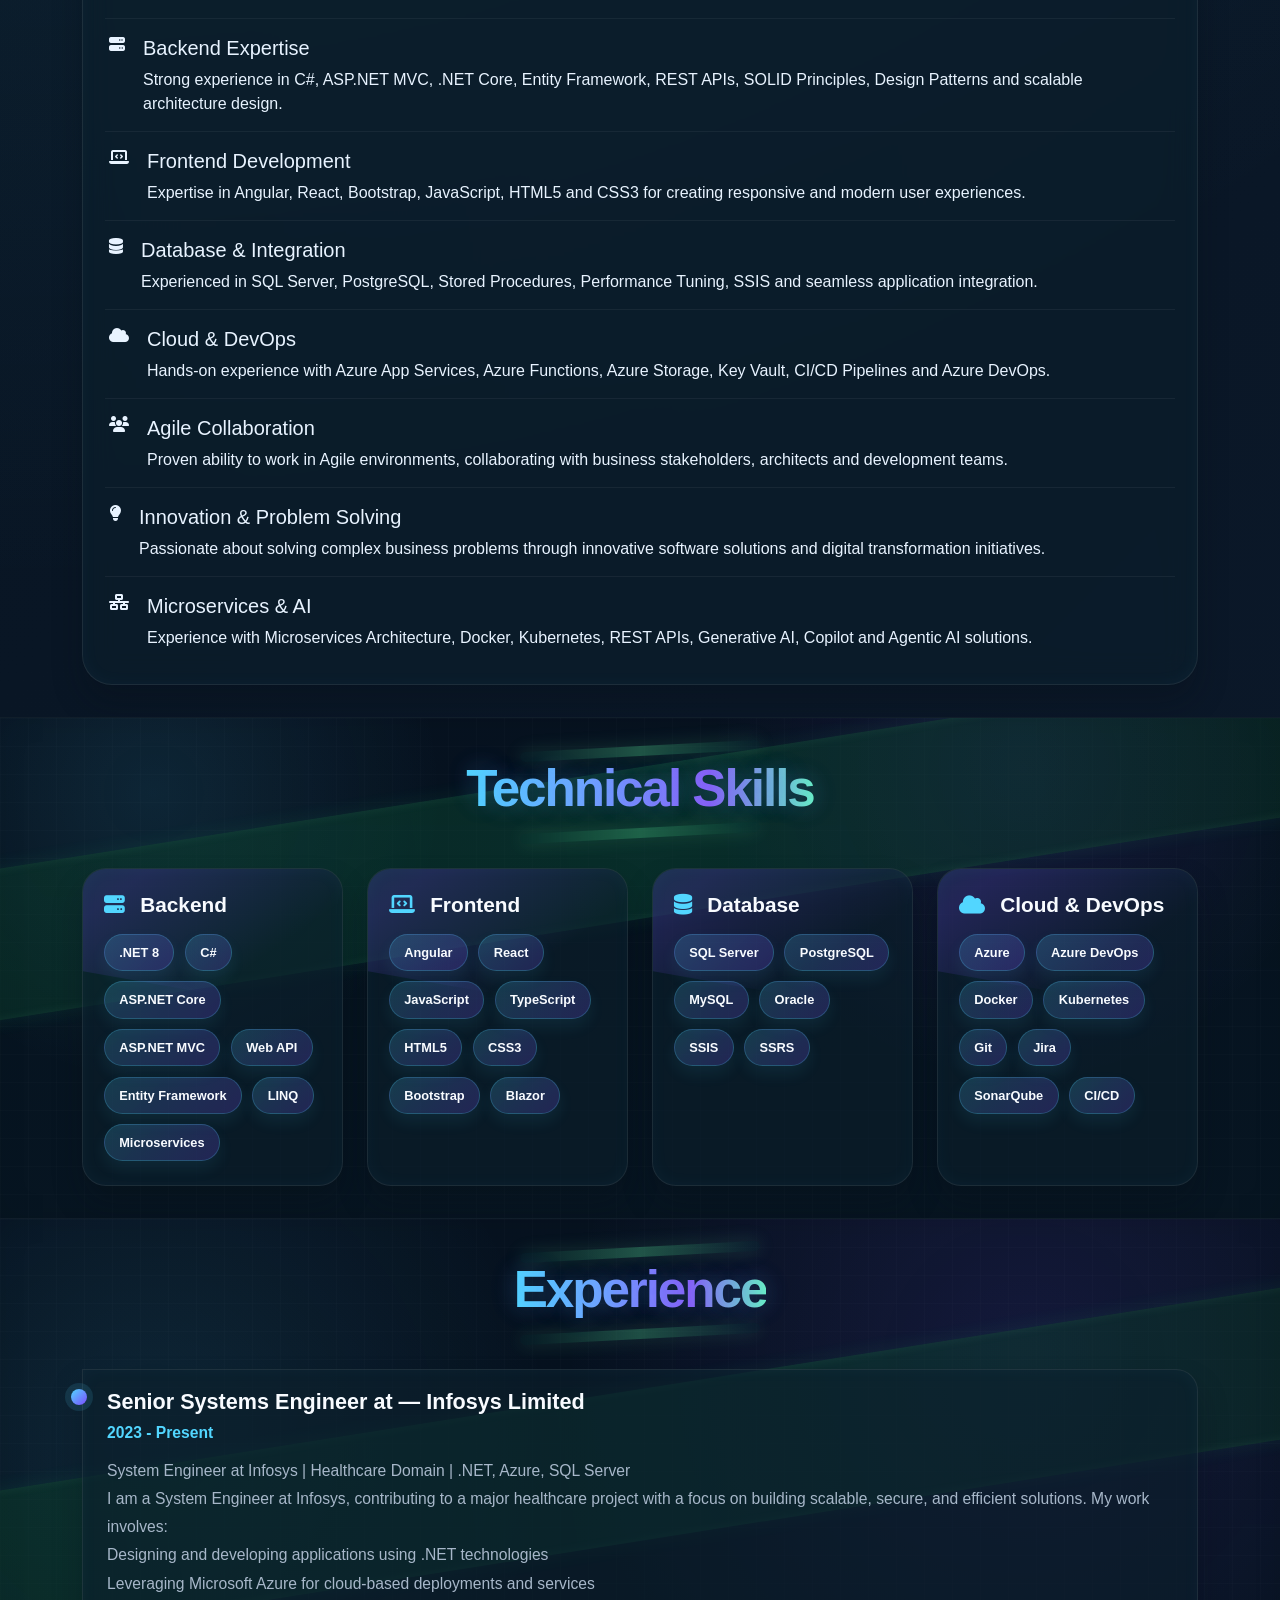
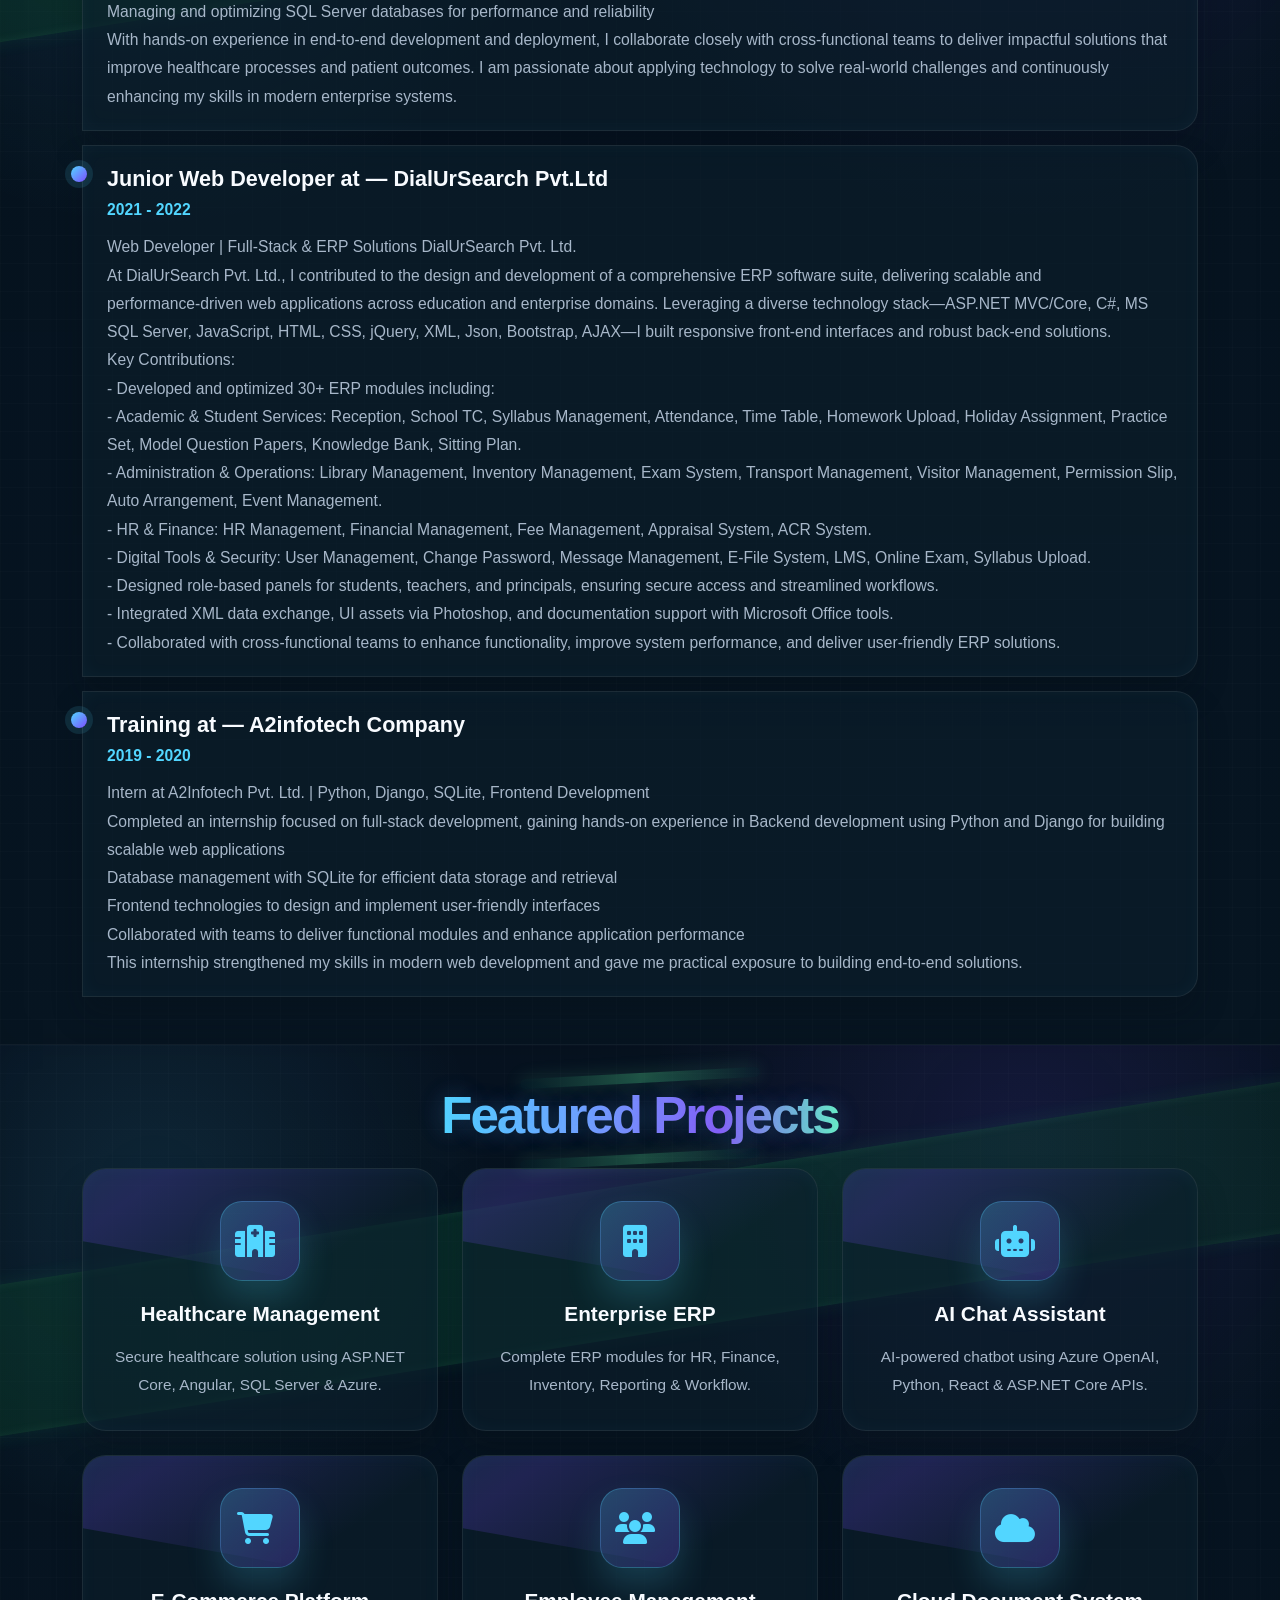
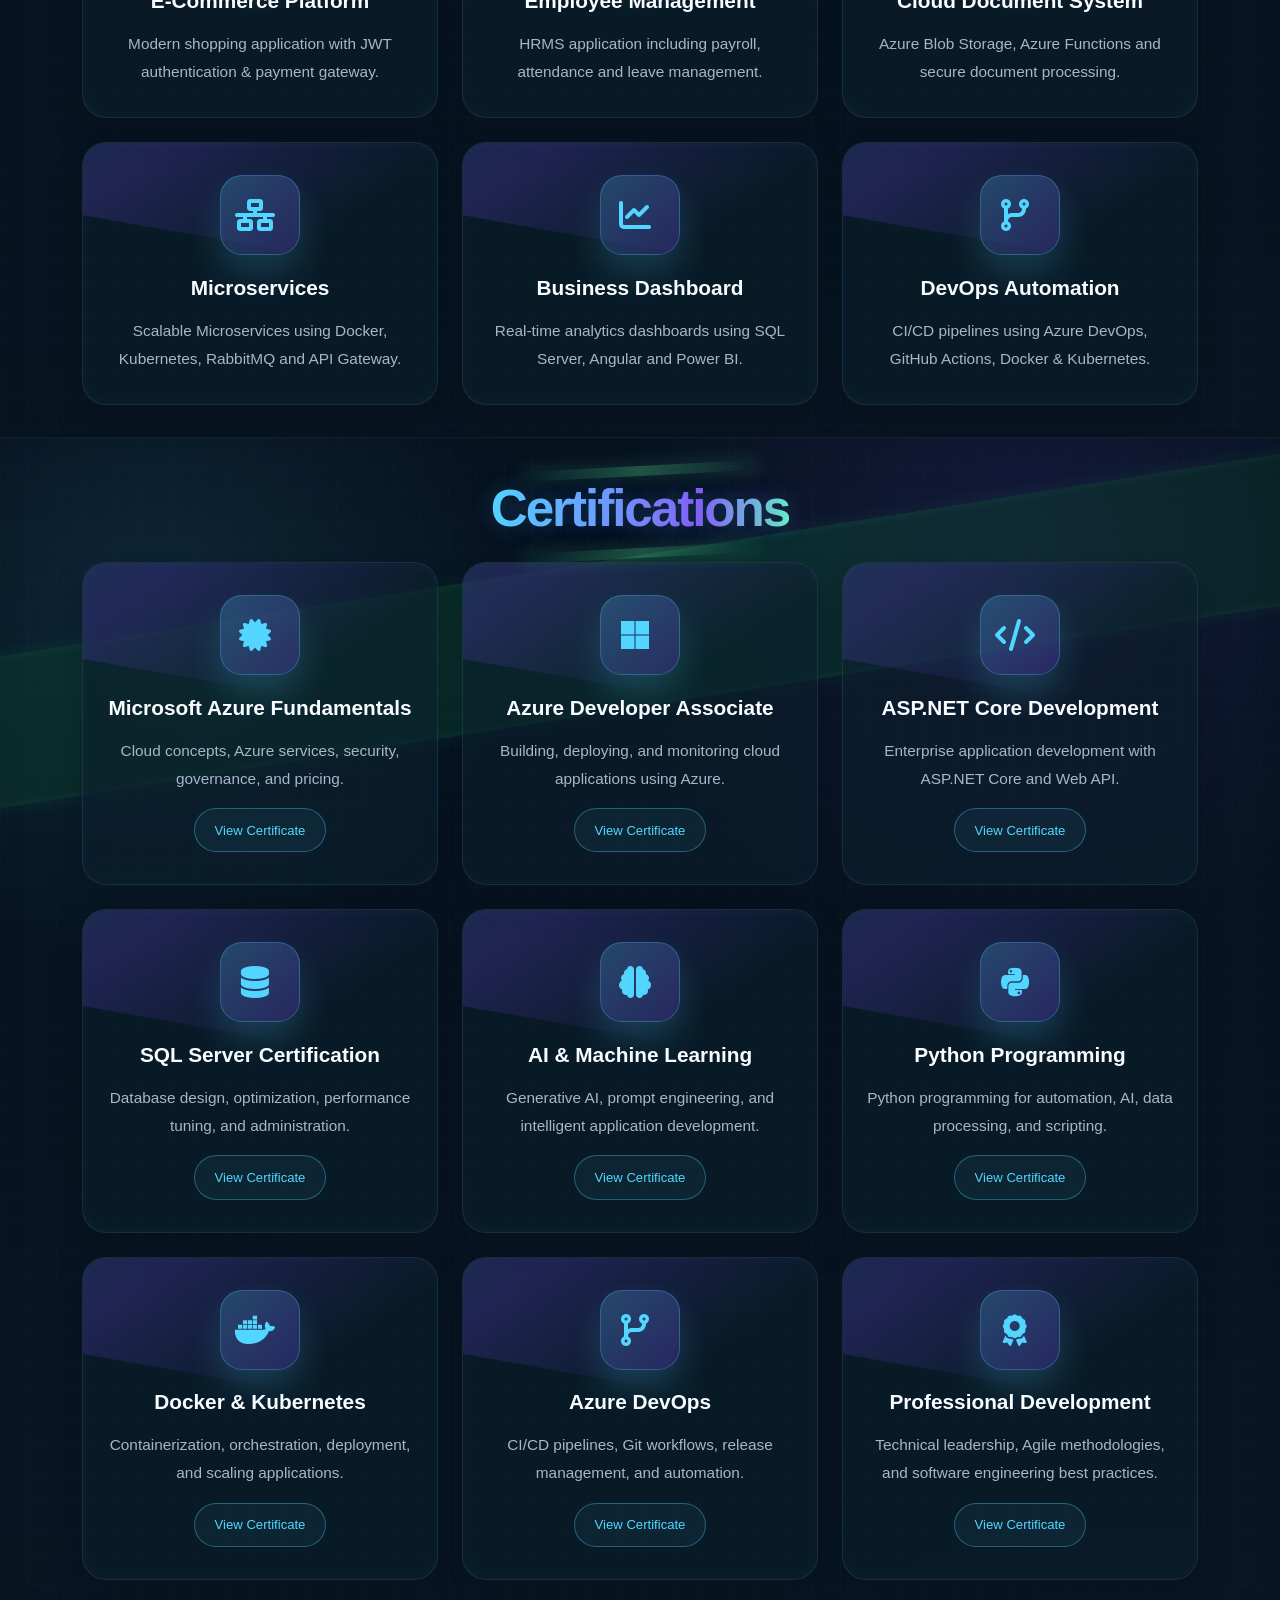
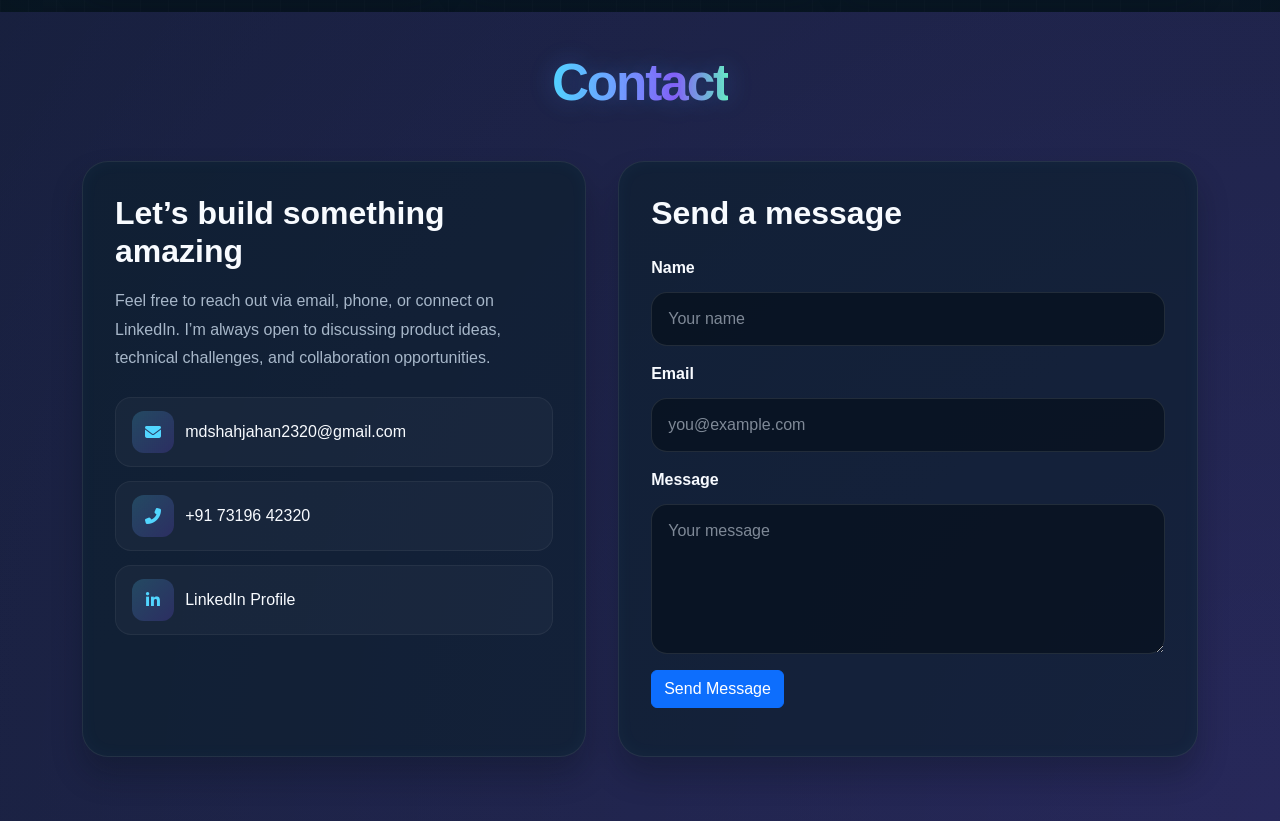
==== commit 59b0a28c: "Update index.html" ====
--- a/index.html
+++ b/index.html
@@ -90,7 +90,7 @@
                     <span>Projects</span>
                 </div>
                 <div class="stat-box">
-                    <strong>0+</strong>
+                    <strong>30+</strong>
                     <span>Skills</span>
                 </div>
             </div>
